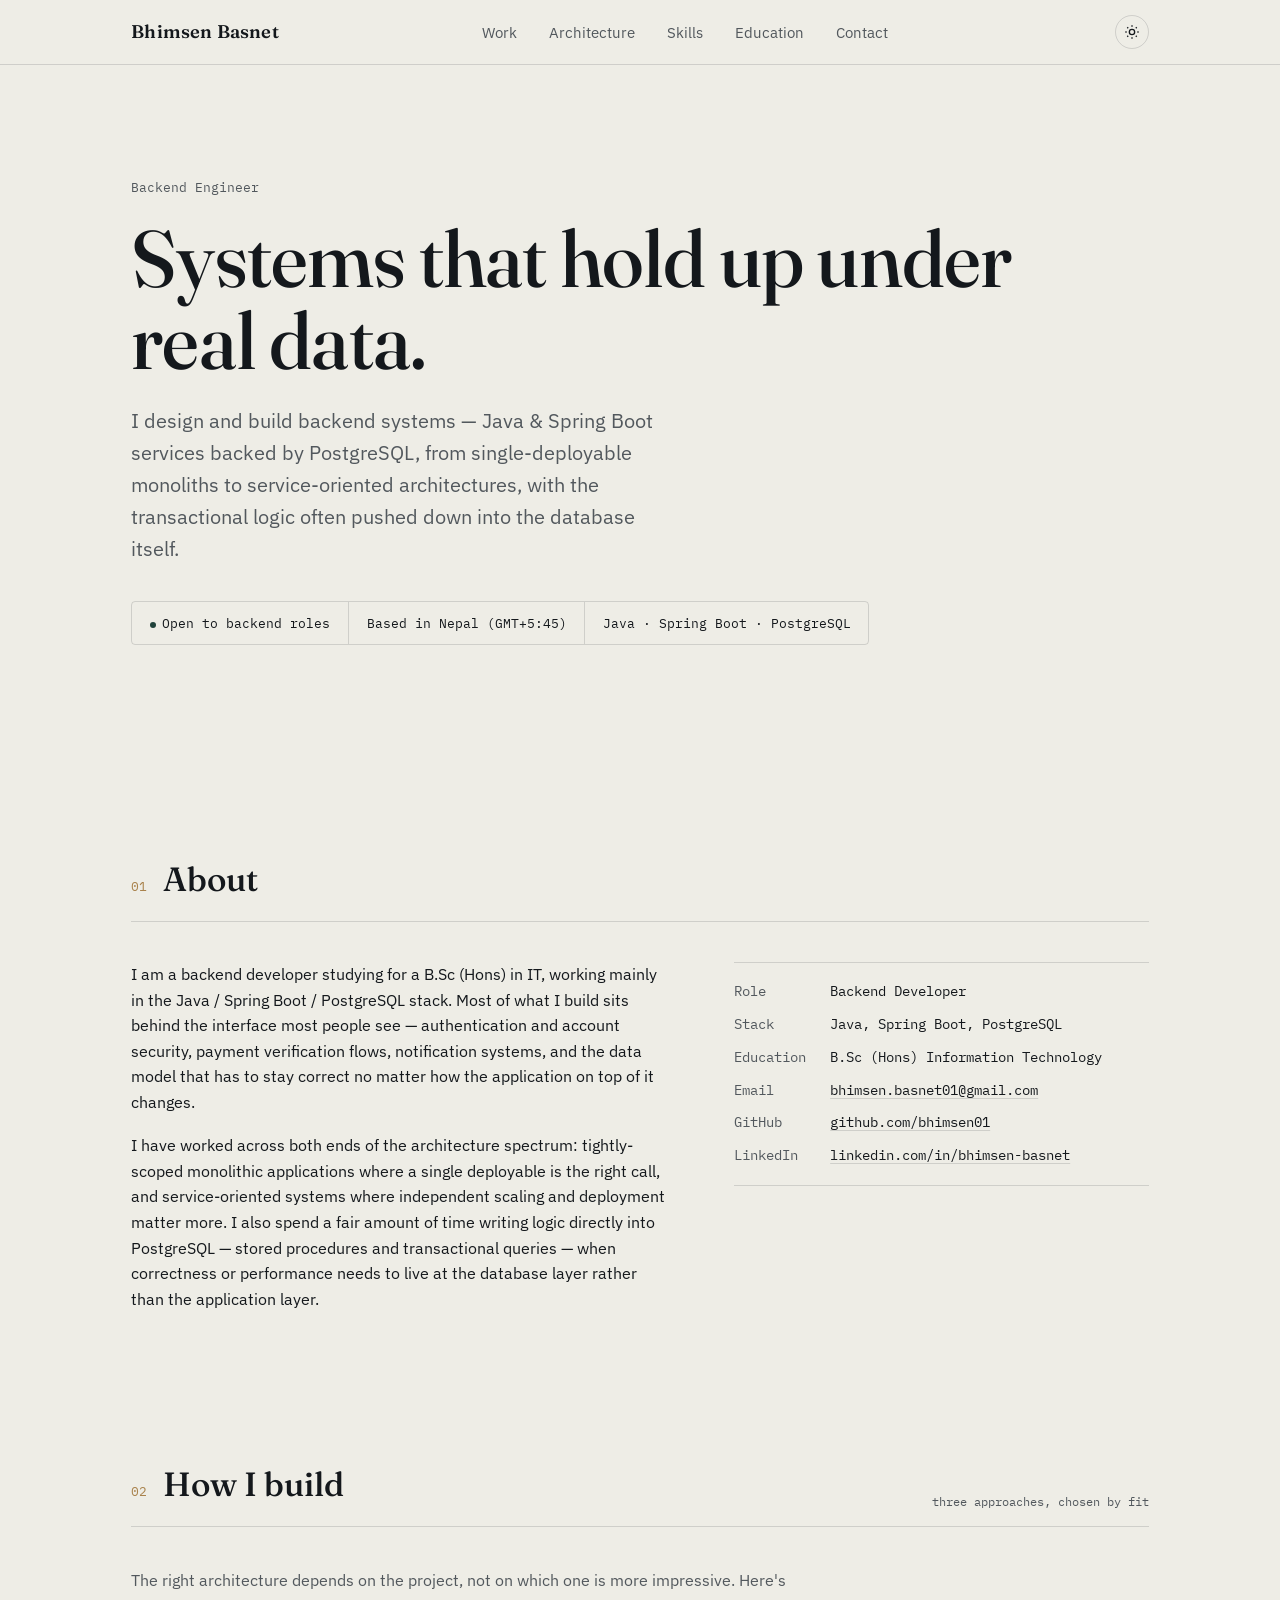
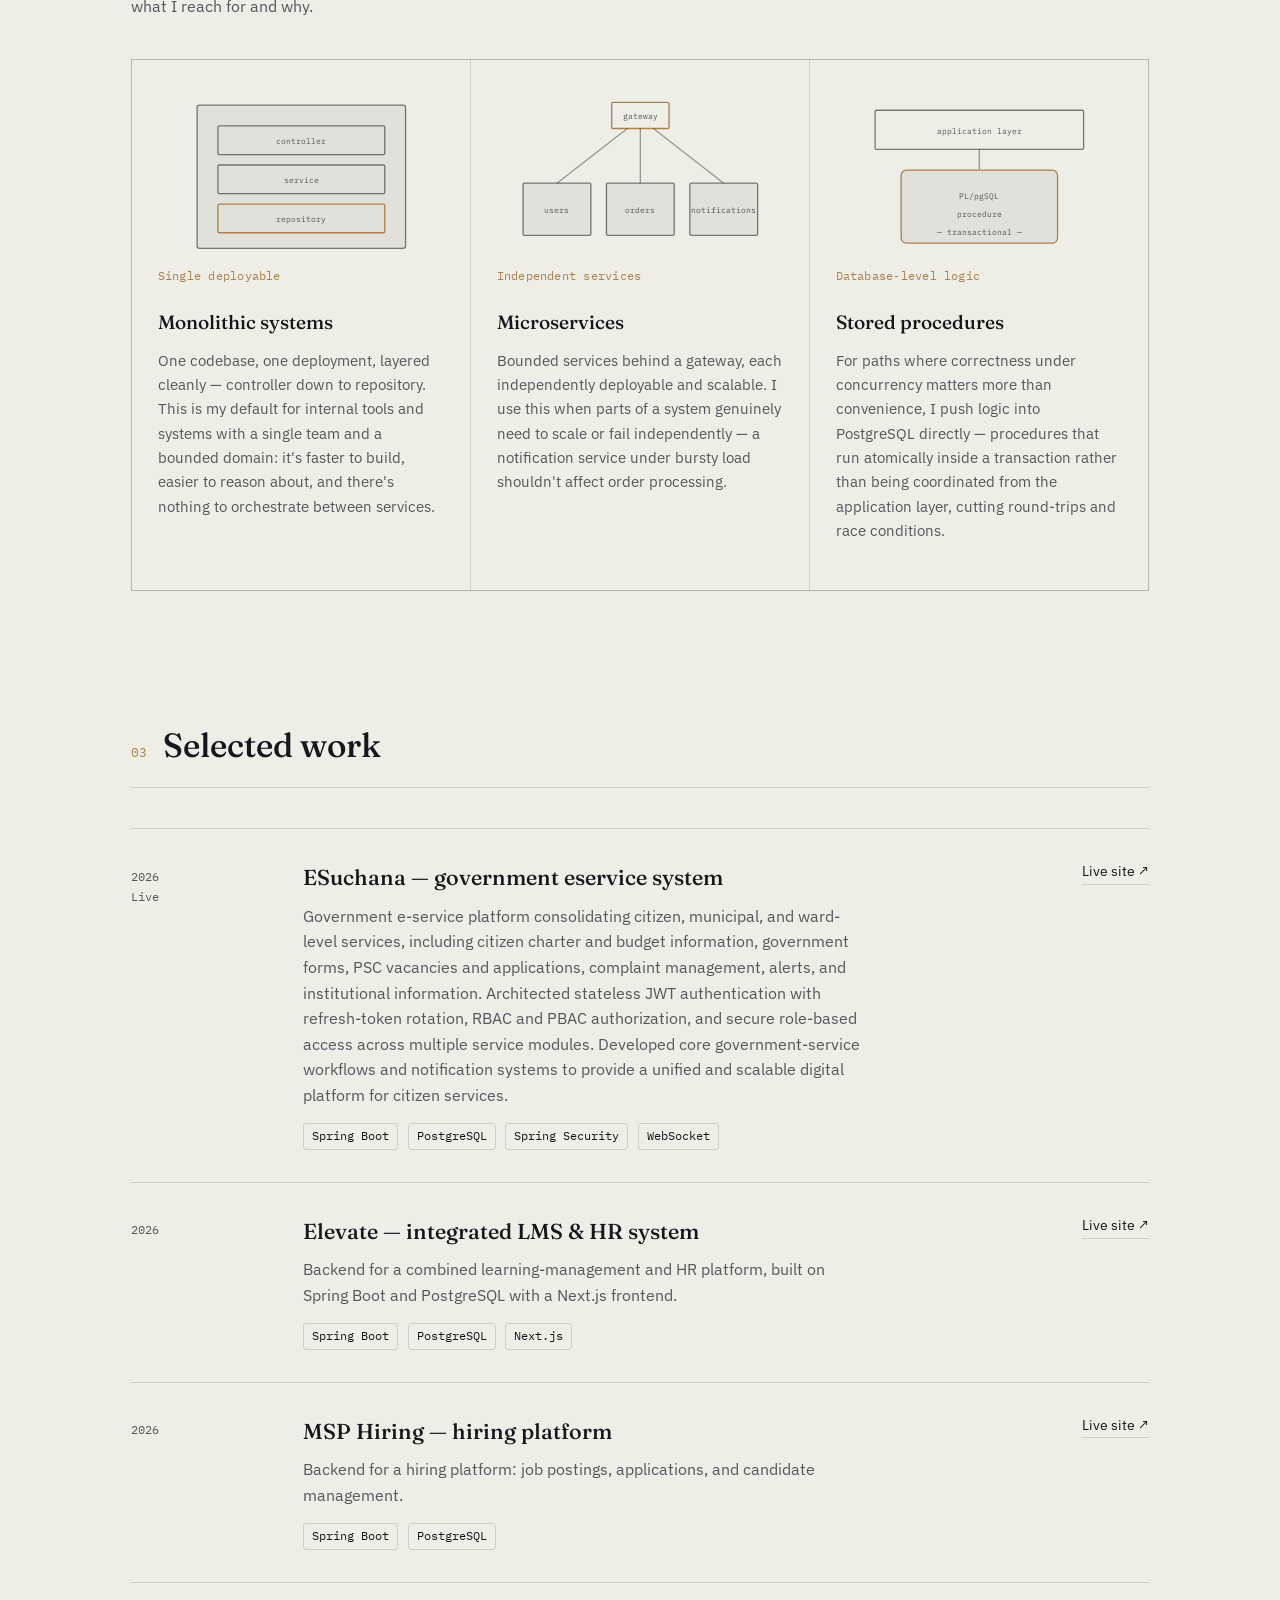
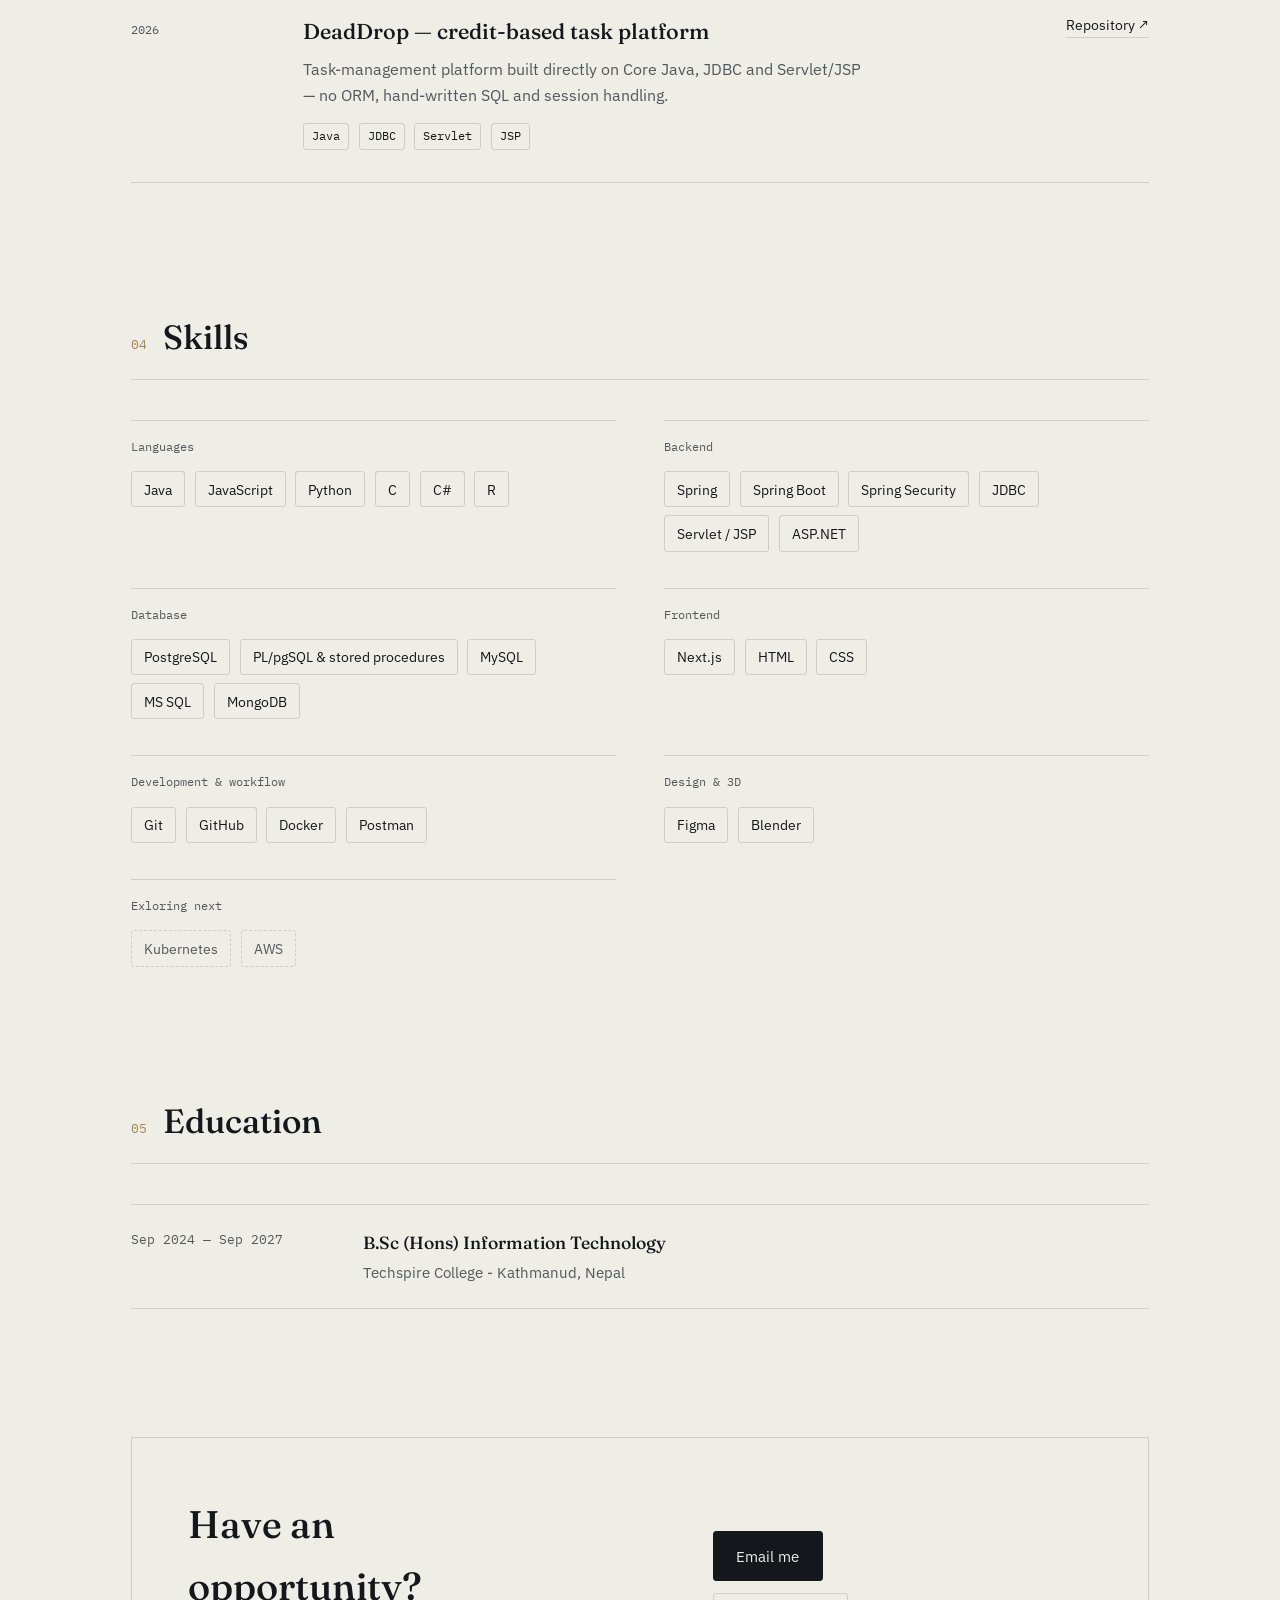
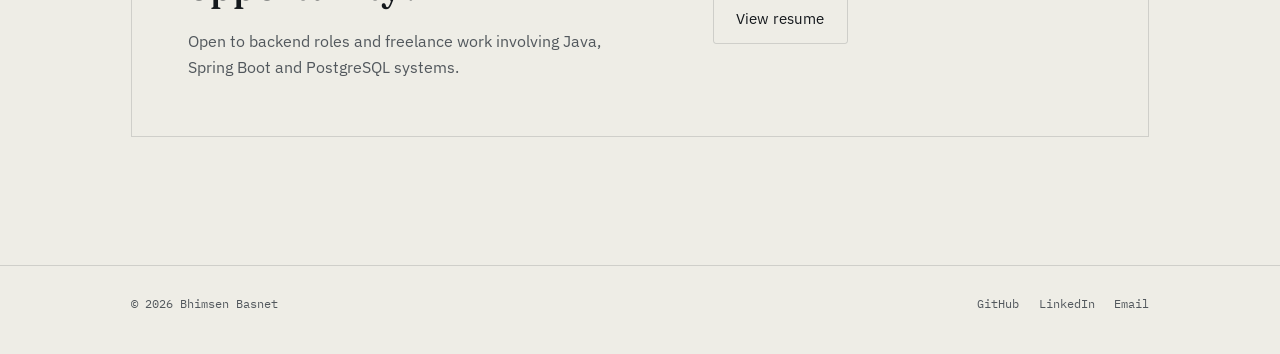
==== index.html @ 3b028bec "Removed highlight" ====
<!DOCTYPE html>
<html lang="en">
<head>
<meta charset="UTF-8">
<meta name="viewport" content="width=device-width, initial-scale=1.0">
<title>Bhimsen Basnet — Backend Engineer</title>
<meta name="description" content="Bhimsen Basnet — backend engineer working with Java, Spring Boot and PostgreSQL. Monolithic and microservice systems, stored-procedure heavy data layers.">

<script>
  (() => {
    const theme = localStorage.getItem('theme');
    if (theme === 'dark') document.documentElement.classList.add('dark');
  })();
</script>

<link rel="preconnect" href="https://fonts.googleapis.com">
<link rel="preconnect" href="https://fonts.gstatic.com" crossorigin>
<link href="https://fonts.googleapis.com/css2?family=Fraunces:opsz,wght@9..144,400;9..144,500;9..144,600&family=IBM+Plex+Sans:wght@400;500;600&family=IBM+Plex+Mono:wght@400;500&display=swap" rel="stylesheet">

<link rel="stylesheet" href="style.css">
</head>
<body>

<nav class="site-nav">
  <div class="wrap">
    <a href="#top" class="nav-mark">Bhimsen Basnet</a>
    <ul class="nav-links" id="navLinks">
      <li><a href="#work">Work</a></li>
      <li><a href="#architecture">Architecture</a></li>
      <li><a href="#skills">Skills</a></li>
      <li><a href="#education">Education</a></li>
      <li><a href="#contact">Contact</a></li>
    </ul>
    <div style="display:flex; align-items:center;">
      <button class="theme-toggle" id="themeToggle" aria-label="Toggle dark mode">
        <svg id="iconSun" viewBox="0 0 24 24" fill="none" stroke="currentColor" stroke-width="2"><circle cx="12" cy="12" r="4"/><path d="M12 2v2M12 20v2M4.9 4.9l1.4 1.4M17.7 17.7l1.4 1.4M2 12h2M20 12h2M4.9 19.1l1.4-1.4M17.7 6.3l1.4-1.4"/></svg>
        <svg id="iconMoon" viewBox="0 0 24 24" fill="none" stroke="currentColor" stroke-width="2"><path d="M21 12.8A9 9 0 1 1 11.2 3a7 7 0 0 0 9.8 9.8z"/></svg>
      </button>
      <button class="nav-toggle" id="navToggle" aria-label="Toggle menu" aria-expanded="false"><span></span></button>
    </div>
  </div>
</nav>

<main id="top">

  <!-- ============ HERO ============ -->
  <header class="hero">
    <div class="wrap">
      <p class="hero-kicker reveal d0">Backend Engineer</p>
      <h1 class="reveal d1">Systems that hold up under real data.</h1>
      <p class="hero-lede reveal d2">I design and build backend systems — Java &amp; Spring Boot services backed by PostgreSQL, from single-deployable monoliths to service-oriented architectures, with the transactional logic often pushed down into the database itself.</p>

      <div class="status-row reveal d3">
        <div><span class="status-dot"></span>Open to backend roles</div>
        <div>Based in Nepal (GMT+5:45)</div>
        <div>Java · Spring Boot · PostgreSQL</div>
      </div>
    </div>
  </header>

  <!-- ============ ABOUT ============ -->
  <section id="about">
    <div class="wrap">
      <div class="section-head reveal">
        <span class="section-index">01</span>
        <h2>About</h2>
      </div>
      <div class="about-grid">
        <div class="about-copy reveal">
          <p>I am a backend developer studying for a B.Sc (Hons) in IT, working mainly in the Java / Spring Boot / PostgreSQL stack. Most of what I build sits behind the interface most people see — authentication and account security, payment verification flows, notification systems, and the data model that has to stay correct no matter how the application on top of it changes.</p>
          <p>I have worked across both ends of the architecture spectrum: tightly-scoped monolithic applications where a single deployable is the right call, and service-oriented systems where independent scaling and deployment matter more. I also spend a fair amount of time writing logic directly into PostgreSQL — stored procedures and transactional queries — when correctness or performance needs to live at the database layer rather than the application layer.</p>
        </div>
        <div class="fact-list reveal d1">
          <dl>
            <dt>Role</dt><dd>Backend Developer</dd>
            <dt>Stack</dt><dd>Java, Spring Boot, PostgreSQL</dd>
            <dt>Education</dt><dd>B.Sc (Hons) Information Technology</dd>
            <dt>Email</dt><dd><a href="mailto:bhimsen.basnet01@gmail.com">bhimsen.basnet01@gmail.com</a></dd>
            <dt>GitHub</dt><dd><a href="https://github.com/bhimsen01" target="_blank" rel="noopener noreferrer">github.com/bhimsen01</a></dd>
            <dt>LinkedIn</dt><dd><a href="https://linkedin.com/in/bhimsen-basnet-131744364" target="_blank" rel="noopener noreferrer">linkedin.com/in/bhimsen-basnet</a></dd>
          </dl>
        </div>
      </div>
    </div>
  </section>

  <!-- ============ ARCHITECTURE ============ -->
  <section id="architecture">
    <div class="wrap">
      <div class="section-head reveal">
        <span class="section-index">02</span>
        <h2>How I build</h2>
        <span class="section-note">three approaches, chosen by fit</span>
      </div>
      <p class="lede reveal" style="margin-bottom:2.5rem;">The right architecture depends on the project, not on which one is more impressive. Here's what I reach for and why.</p>

      <div class="arch-grid">

        <!-- Monolith -->
        <div class="arch-panel reveal d0">
          <svg class="arch-diagram" viewBox="0 0 220 130" aria-hidden="true">
            <rect class="filled" x="30" y="10" width="160" height="110" rx="2"/>
            <rect x="46" y="26" width="128" height="22" rx="1"/>
            <text x="110" y="40" text-anchor="middle">controller</text>
            <rect x="46" y="56" width="128" height="22" rx="1"/>
            <text x="110" y="70" text-anchor="middle">service</text>
            <rect class="accent" x="46" y="86" width="128" height="22" rx="1"/>
            <text x="110" y="100" text-anchor="middle">repository</text>
          </svg>
          <span class="arch-tag">Single deployable</span>
          <h3>Monolithic systems</h3>
          <p>One codebase, one deployment, layered cleanly — controller down to repository. This is my default for internal tools and systems with a single team and a bounded domain: it's faster to build, easier to reason about, and there's nothing to orchestrate between services.</p>
        </div>

        <!-- Microservices -->
        <div class="arch-panel reveal d1">
          <svg class="arch-diagram" viewBox="0 0 220 130" aria-hidden="true">
            <rect class="accent" x="88" y="8" width="44" height="20" rx="1"/>
            <text x="110" y="21" text-anchor="middle">gateway</text>
            <rect class="filled" x="20" y="70" width="52" height="40" rx="1"/>
            <text x="46" y="93" text-anchor="middle">users</text>
            <rect class="filled" x="84" y="70" width="52" height="40" rx="1"/>
            <text x="110" y="93" text-anchor="middle">orders</text>
            <rect class="filled" x="148" y="70" width="52" height="40" rx="1"/>
            <text x="174" y="93" text-anchor="middle">notifications</text>
            <path class="connector" d="M100 28 L46 70"/>
            <path class="connector" d="M110 28 L110 70"/>
            <path class="connector" d="M120 28 L174 70"/>
          </svg>
          <span class="arch-tag">Independent services</span>
          <h3>Microservices</h3>
          <p>Bounded services behind a gateway, each independently deployable and scalable. I use this when parts of a system genuinely need to scale or fail independently — a notification service under bursty load shouldn't affect order processing.</p>
        </div>

        <!-- Stored procedures -->
        <div class="arch-panel reveal d2">
          <svg class="arch-diagram" viewBox="0 0 220 130" aria-hidden="true">
            <rect x="30" y="14" width="160" height="30" rx="1"/>
            <text x="110" y="32" text-anchor="middle">application layer</text>
            <path class="connector" d="M110 44 L110 60"/>
            <rect class="accent filled" x="50" y="60" width="120" height="56" rx="4"/>
            <text x="110" y="82" text-anchor="middle">PL/pgSQL</text>
            <text x="110" y="96" text-anchor="middle">procedure</text>
            <text x="110" y="110" text-anchor="middle">— transactional —</text>
          </svg>
          <span class="arch-tag">Database-level logic</span>
          <h3>Stored procedures</h3>
          <p>For paths where correctness under concurrency matters more than convenience, I push logic into PostgreSQL directly — procedures that run atomically inside a transaction rather than being coordinated from the application layer, cutting round-trips and race conditions.</p>
        </div>

      </div>
    </div>
  </section>

  <!-- ============ WORK ============ -->
  <section id="work">
    <div class="wrap">
      <div class="section-head reveal">
        <span class="section-index">03</span>
        <h2>Selected work</h2>
      </div>

      <div class="work-list">

        <div class="work-row reveal d0">
          <div class="work-meta">2026<br>Live</div>
          <div>
            <h3>ESuchana — government eservice system</h3>
            <p>Government e-service platform consolidating citizen, municipal, and ward-level services, including citizen charter and budget information, government forms, PSC vacancies and applications, complaint management, alerts, and institutional information. Architected stateless JWT authentication with refresh-token rotation, RBAC and PBAC authorization, and secure role-based access across multiple service modules. Developed core government-service workflows and notification systems to provide a unified and scalable digital platform for citizen services.</p>
            <ul class="stack-tags">
              <li>Spring Boot</li><li>PostgreSQL</li><li>Spring Security</li><li>WebSocket</li>
            </ul>
          </div>
          <div class="work-links">
            <a href="https://gulmikaligandaki.gunasho.com/" target="_blank" rel="noopener noreferrer">Live site ↗</a>
          </div>
        </div>

        <div class="work-row reveal d1">
          <div class="work-meta">2026</div>
          <div>
            <h3>Elevate — integrated LMS &amp; HR system</h3>
            <p>Backend for a combined learning-management and HR platform, built on Spring Boot and PostgreSQL with a Next.js frontend.</p>
            <ul class="stack-tags">
              <li>Spring Boot</li><li>PostgreSQL</li><li>Next.js</li>
            </ul>
          </div>
          <div class="work-links">
            <a href="#" target="_blank" rel="noopener noreferrer">Live site ↗</a>
          </div>
        </div>

        <div class="work-row reveal d2">
          <div class="work-meta">2026</div>
          <div>
            <h3>MSP Hiring — hiring platform</h3>
            <p>Backend for a hiring platform: job postings, applications, and candidate management.</p>
            <ul class="stack-tags">
              <li>Spring Boot</li><li>PostgreSQL</li>
            </ul>
          </div>
          <div class="work-links">
            <a href="#" target="_blank" rel="noopener noreferrer">Live site ↗</a>
          </div>
        </div>

        <div class="work-row reveal d4">
          <div class="work-meta">2026</div>
          <div>
            <h3>DeadDrop — credit-based task platform</h3>
            <p>Task-management platform built directly on Core Java, JDBC and Servlet/JSP — no ORM, hand-written SQL and session handling.</p>
            <ul class="stack-tags">
              <li>Java</li><li>JDBC</li><li>Servlet</li><li>JSP</li>
            </ul>
          </div>
          <div class="work-links">
            <a href="https://github.com/bhimsen01/DeadDrop" target="_blank" rel="noopener noreferrer">Repository ↗</a>
          </div>
        </div>

      </div>
    </div>
  </section>

  <!-- ============ SKILLS ============ -->
  <section id="skills">
    <div class="wrap">
      <div class="section-head reveal">
        <span class="section-index">04</span>
        <h2>Skills</h2>
      </div>

      <div class="skills-grid">
        <div class="skill-group reveal d0">
          <h4>Languages</h4>
          <ul class="tag-cloud">
            <li>Java</li><li>JavaScript</li><li>Python</li><li>C</li><li>C#</li><li>R</li>
          </ul>
        </div>
        <div class="skill-group reveal d1">
          <h4>Backend</h4>
          <ul class="tag-cloud">
            <li>Spring</li><li>Spring Boot</li><li>Spring Security</li><li>JDBC</li><li>Servlet / JSP</li><li>ASP.NET</li>
          </ul>
        </div>
        <div class="skill-group reveal d2">
          <h4>Database</h4>
          <ul class="tag-cloud">
            <li>PostgreSQL</li><li>PL/pgSQL &amp; stored procedures</li><li>MySQL</li><li>MS SQL</li><li>MongoDB</li>
          </ul>
        </div>
        <div class="skill-group reveal d3">
          <h4>Frontend</h4>
          <ul class="tag-cloud">
            <li>Next.js</li><li>HTML</li><li>CSS</li>
          </ul>
        </div>
        <div class="skill-group reveal d4">
          <h4>Development &amp; workflow</h4>
          <ul class="tag-cloud">
            <li>Git</li><li>GitHub</li><li>Docker</li><li>Postman</li>
          </ul>
        </div>
        <div class="skill-group reveal d5">
          <h4>Design &amp; 3D</h4>
          <ul class="tag-cloud">
            <li>Figma</li><li>Blender</li>
          </ul>
        </div>
        <div class="skill-group reveal d6">
          <h4>Exloring next</h4>
          <ul class="tag-cloud">
            <li data-level="learning">Kubernetes</li><li data-level="learning">AWS</li>
          </ul>
        </div>
      </div>
    </div>
  </section>

  <!-- ============ EDUCATION ============ -->
  <section id="education">
    <div class="wrap">
      <div class="section-head reveal">
        <span class="section-index">05</span>
        <h2>Education</h2>
      </div>
      <div class="timeline">
        <div class="timeline-row reveal d0">
          <div class="t-date">Sep 2024 — Sep 2027</div>
          <div>
            <h3>B.Sc (Hons) Information Technology</h3>
            <p>Techspire College - Kathmanud, Nepal</p>
          </div>
        </div>
      </div>
    </div>
  </section>

  <!-- ============ CONTACT ============ -->
  <section id="contact" class="contact">
    <div class="wrap">
      <div class="contact-inner reveal">
        <div>
          <h2>Have an opportunity?</h2>
          <p>Open to backend roles and freelance work involving Java, Spring Boot and PostgreSQL systems.</p>
        </div>
        <div class="contact-actions">
          <a class="btn btn-primary" href="mailto:bhimsen.basnet01@gmail.com">Email me</a>
          <a class="btn btn-ghost" href="assets/Resume_BhimsenBasnet_Updated.pdf" target="_blank" rel="noopener noreferrer">View resume</a>
        </div>
      </div>
    </div>
  </section>

</main>

<footer>
  <div class="wrap footer-row">
    <span>© 2026 Bhimsen Basnet</span>
    <div class="footer-socials">
      <a href="https://github.com/bhimsen01" target="_blank" rel="noopener noreferrer">GitHub</a>
      <a href="https://linkedin.com/in/bhimsen-basnet-131744364" target="_blank" rel="noopener noreferrer">LinkedIn</a>
      <a href="mailto:bhimsen.basnet01@gmail.com">Email</a>
    </div>
  </div>
</footer>

<script src="script.js"></script>
</body>
</html>
---- style.css ----
/* ============================================================
   Bhimsen Basnet — Portfolio v2
   Design tokens: see PLAN.md
   ============================================================ */

@font-face {
  font-family: 'Fraunces';
  src: local('Fraunces');
}

:root {
  /* color */
  --ink: #14181C;
  --ink-soft: #2A3138;
  --stone: #EEEDE6;
  --stone-dim: #E3E1D6;
  --stone-line: rgba(20, 24, 28, 0.14);
  --brass: #A9824C;
  --brass-soft: #C9A876;
  --pine: #21433B;
  --pine-soft: #3C6459;

  --bg: var(--stone);
  --bg-panel: var(--stone-dim);
  --fg: var(--ink);
  --fg-muted: #52585D;
  --line: var(--stone-line);
  --accent: var(--brass);
  --accent-contrast: #FBFAF6;

  /* type */
  --font-display: 'Fraunces', 'Iowan Old Style', 'Palatino Linotype', Georgia, serif;
  --font-body: 'IBM Plex Sans', 'Segoe UI', system-ui, sans-serif;
  --font-mono: 'IBM Plex Mono', 'SFMono-Regular', Consolas, monospace;

  --measure: 66ch;
  --gutter: clamp(1.5rem, 4vw, 4rem);
  --section-gap: clamp(4rem, 10vw, 8rem);

  color-scheme: light;
}

html.dark {
  --bg: var(--ink);
  --bg-panel: #1B2126;
  --fg: var(--stone);
  --fg-muted: #9BA3A9;
  --line: rgba(238, 237, 230, 0.14);
  --accent: var(--brass-soft);
  --accent-contrast: #14181C;
  color-scheme: dark;
}

* { box-sizing: border-box; }

html {
  scroll-behavior: smooth;
}

@media (prefers-reduced-motion: reduce) {
  html { scroll-behavior: auto; }
  *, *::before, *::after {
    animation-duration: 0.01ms !important;
    animation-iteration-count: 1 !important;
    transition-duration: 0.01ms !important;
    transition-delay: 0s !important;
    scroll-behavior: auto !important;
  }
  body.js-anim .reveal {
    opacity: 1 !important;
    transform: none !important;
  }
}

body {
  margin: 0;
  background: var(--bg);
  color: var(--fg);
  font-family: var(--font-body);
  font-size: 16px;
  line-height: 1.6;
  transition: background 0.3s ease, color 0.3s ease;
  -webkit-font-smoothing: antialiased;
}

a {
  color: inherit;
}

button,
a {
  -webkit-tap-highlight-color: transparent;
}

img { max-width: 100%; display: block; }

:focus-visible {
  outline: 2px solid var(--accent);
  outline-offset: 3px;
}

.wrap {
  max-width: 1120px;
  margin: 0 auto;
  padding-left: var(--gutter);
  padding-right: var(--gutter);
}

/* ---------- Nav ---------- */

.site-nav {
  position: sticky;
  top: 0;
  z-index: 50;
  background: color-mix(in srgb, var(--bg) 88%, transparent);
  backdrop-filter: blur(10px);
  border-bottom: 1px solid var(--line);
}

.site-nav .wrap {
  display: flex;
  align-items: center;
  justify-content: space-between;
  height: 64px;
}

.nav-mark {
  font-family: var(--font-display);
  font-size: 1.15rem;
  font-weight: 600;
  text-decoration: none;
  letter-spacing: 0.01em;
}

.nav-links {
  display: flex;
  align-items: center;
  gap: clamp(1rem, 2.5vw, 2rem);
  list-style: none;
  margin: 0;
  padding: 0;
}

.nav-links a {
  text-decoration: none;
  font-size: 0.92rem;
  color: var(--fg-muted);
  padding: 0.35rem 0;
  border-bottom: 1px solid transparent;
  transition: color 0.2s ease, border-color 0.2s ease;
}

.nav-links a:hover,
.nav-links a:focus-visible {
  color: var(--fg);
  border-color: var(--accent);
}

.theme-toggle {
  position: relative;
  background: none;
  border: 1px solid var(--line);
  border-radius: 999px;
  width: 34px;
  height: 34px;
  display: grid;
  place-items: center;
  cursor: pointer;
  color: var(--fg);
  margin-left: clamp(0.75rem, 2vw, 1.5rem);
  transition: border-color 0.2s ease, transform 0.2s ease;
}

.theme-toggle:hover { border-color: var(--accent); }

.theme-toggle svg { width: 16px; height: 16px; }

.nav-toggle {
  display: none;
  background: none;
  border: none;
  cursor: pointer;
  padding: 0.4rem;
}
.nav-toggle span,
.nav-toggle span::before,
.nav-toggle span::after {
  display: block;
  width: 20px;
  height: 1.5px;
  background: var(--fg);
  position: relative;
  transition: transform 0.2s ease;
}
.nav-toggle span::before,
.nav-toggle span::after {
  content: '';
  position: absolute;
  left: 0;
}
.nav-toggle span::before { top: -6px; }
.nav-toggle span::after { top: 6px; }

/* ---------- Hero ---------- */

.hero {
  padding-top: clamp(3.5rem, 10vw, 7rem);
  padding-bottom: clamp(3rem, 8vw, 5rem);
}

.hero-kicker {
  font-family: var(--font-mono);
  font-size: 0.82rem;
  color: var(--fg-muted);
  margin: 0 0 1.25rem;
}

.hero h1 {
  font-family: var(--font-display);
  font-weight: 500;
  font-size: clamp(2.6rem, 6.5vw, 5rem);
  line-height: 1.02;
  letter-spacing: -0.01em;
  margin: 0 0 1.5rem;
  max-width: 21ch;
}

.hero-lede {
  font-size: clamp(1.05rem, 1.6vw, 1.25rem);
  color: var(--fg-muted);
  max-width: 44ch;
  margin: 0 0 2.25rem;
}

.status-row {
  display: flex;
  flex-wrap: wrap;
  gap: 0;
  border: 1px solid var(--line);
  border-radius: 4px;
  overflow: hidden;
  width: fit-content;
  font-family: var(--font-mono);
  font-size: 0.82rem;
}

.status-row div {
  padding: 0.65rem 1.1rem;
  border-right: 1px solid var(--line);
  white-space: nowrap;
}
.status-row div:last-child { border-right: none; }

.status-dot {
  display: inline-block;
  width: 6px;
  height: 6px;
  border-radius: 50%;
  background: var(--pine);
  margin-right: 0.5em;
}
html.dark .status-dot { background: #5FAF97; }

/* ---------- Section scaffolding (entity-block style) ---------- */

section {
  padding-top: var(--section-gap);
}

.section-head {
  display: flex;
  align-items: baseline;
  gap: 1rem;
  border-bottom: 1px solid var(--line);
  padding-bottom: 0.9rem;
  margin-bottom: 2.5rem;
}

.section-index {
  font-family: var(--font-mono);
  font-size: 0.82rem;
  color: var(--accent);
}

.section-head h2 {
  font-family: var(--font-display);
  font-weight: 500;
  font-size: clamp(1.5rem, 3vw, 2.1rem);
  margin: 0;
}

.section-note {
  margin-left: auto;
  font-family: var(--font-mono);
  font-size: 0.78rem;
  color: var(--fg-muted);
  align-self: flex-end;
}

.lede {
  max-width: var(--measure);
  color: var(--fg-muted);
  font-size: 1.02rem;
}

/* ---------- About ---------- */

.about-grid {
  display: grid;
  grid-template-columns: 1.3fr 1fr;
  gap: clamp(2rem, 5vw, 4rem);
  align-items: start;
}

.about-copy p {
  max-width: var(--measure);
  margin: 0 0 1.1rem;
}

.fact-list {
  border-top: 1px solid var(--line);
  font-family: var(--font-mono);
  font-size: 0.85rem;
}

.fact-list dl {
  display: grid;
  grid-template-columns: auto 1fr;
  gap: 0.7rem 1.5rem;
  margin: 0;
  padding: 1.1rem 0;
  border-bottom: 1px solid var(--line);
}

.fact-list dt { color: var(--fg-muted); }
.fact-list dd { margin: 0; }
.fact-list a { text-decoration: underline; text-underline-offset: 3px; text-decoration-color: var(--line); }
.fact-list a:hover { text-decoration-color: var(--accent); }

/* ---------- Architecture panels ---------- */

.arch-grid {
  display: grid;
  grid-template-columns: repeat(3, 1fr);
  gap: 1px;
  background: var(--line);
  border: 1px solid var(--line);
}

.arch-panel {
  background: var(--bg);
  padding: 2rem clamp(1.25rem, 2vw, 1.75rem);
}

.arch-panel h3 {
  font-family: var(--font-display);
  font-weight: 500;
  font-size: 1.2rem;
  margin: 1.25rem 0 0.6rem;
}

.arch-panel p {
  color: var(--fg-muted);
  font-size: 0.95rem;
  margin: 0 0 1rem;
}

.arch-tag {
  font-family: var(--font-mono);
  font-size: 0.72rem;
  color: var(--accent);
  letter-spacing: 0.02em;
}

.arch-diagram {
  width: 100%;
  height: auto;
  display: block;
}

.arch-diagram rect {
  fill: none;
  stroke: var(--fg);
  stroke-opacity: 0.55;
}

.arch-diagram .filled {
  fill: var(--fg);
  fill-opacity: 0.06;
  stroke-opacity: 0.55;
}

.arch-diagram .accent {
  stroke: var(--accent);
  stroke-opacity: 1;
}

.arch-diagram line, .arch-diagram path.connector {
  stroke: var(--fg);
  stroke-opacity: 0.4;
  fill: none;
}

.arch-diagram text {
  font-family: var(--font-mono);
  fill: var(--fg-muted);
  font-size: 6px;
}

/* ---------- Work / projects ---------- */

.work-list {
  border-top: 1px solid var(--line);
}

.work-row {
  display: grid;
  grid-template-columns: 9rem 1fr auto;
  gap: 1.75rem;
  padding: 2rem 0;
  border-bottom: 1px solid var(--line);
  align-items: start;
}

.work-row .work-meta {
  font-family: var(--font-mono);
  font-size: 0.78rem;
  color: var(--fg-muted);
  padding-top: 0.35rem;
}

.work-row h3 {
  font-family: var(--font-display);
  font-weight: 500;
  font-size: 1.35rem;
  margin: 0 0 0.5rem;
}

.work-row p {
  margin: 0 0 0.9rem;
  color: var(--fg-muted);
  max-width: 56ch;
}

.stack-tags {
  display: flex;
  flex-wrap: wrap;
  gap: 0.4rem 0.6rem;
  list-style: none;
  margin: 0;
  padding: 0;
}

.stack-tags li {
  font-family: var(--font-mono);
  font-size: 0.72rem;
  color: var(--fg);
  border: 1px solid var(--line);
  border-radius: 3px;
  padding: 0.2rem 0.5rem;
}

.work-links {
  display: flex;
  flex-direction: column;
  gap: 0.5rem;
  align-items: flex-end;
  text-align: right;
}

.work-links a {
  font-size: 0.85rem;
  text-decoration: none;
  border-bottom: 1px solid var(--line);
  padding-bottom: 1px;
  white-space: nowrap;
}
.work-links a:hover { border-color: var(--accent); }

.work-row.is-muted h3 { font-size: 1.1rem; }
.work-row.is-muted p { font-size: 0.92rem; }

.earlier-work {
  border-top: 1px solid var(--line);
  padding: 1.75rem 0 0.5rem;
  margin-top: 0.5rem;
}

.earlier-work h4 {
  font-family: var(--font-mono);
  font-size: 0.8rem;
  color: var(--fg-muted);
  font-weight: 400;
  margin: 0 0 1rem;
}

.earlier-list {
  display: grid;
  gap: 0.6rem;
  list-style: none;
  margin: 0;
  padding: 0;
}

.earlier-list li {
  display: flex;
  justify-content: space-between;
  gap: 1rem;
  padding-bottom: 0.6rem;
  border-bottom: 1px dashed var(--line);
  font-size: 0.92rem;
}

.earlier-list a { text-decoration: none; }
.earlier-list a:hover { color: var(--accent); }

.earlier-list .meta {
  font-family: var(--font-mono);
  font-size: 0.75rem;
  color: var(--fg-muted);
  white-space: nowrap;
}

/* ---------- Skills ---------- */

.skills-grid {
  display: grid;
  grid-template-columns: repeat(2, 1fr);
  gap: 2.25rem 3rem;
}

.skill-group {
  border-top: 1px solid var(--line);
  padding-top: 1rem;
}

.skill-group h4 {
  font-family: var(--font-mono);
  font-size: 0.78rem;
  color: var(--fg-muted);
  font-weight: 400;
  margin: 0 0 0.9rem;
}

.tag-cloud {
  display: flex;
  flex-wrap: wrap;
  gap: 0.5rem 0.6rem;
  list-style: none;
  margin: 0;
  padding: 0;
}

.tag-cloud li {
  font-size: 0.9rem;
  padding: 0.35rem 0.75rem;
  border: 1px solid var(--line);
  border-radius: 3px;
}

.tag-cloud li[data-level="learning"] {
  color: var(--fg-muted);
  border-style: dashed;
}

/* ---------- Education ---------- */

.timeline {
  border-top: 1px solid var(--line);
}

.timeline-row {
  display: grid;
  grid-template-columns: 13rem 1fr;
  gap: 1.5rem;
  padding: 1.5rem 0;
  border-bottom: 1px solid var(--line);
}

.timeline-row .t-date {
  font-family: var(--font-mono);
  font-size: 0.82rem;
  color: var(--fg-muted);
}

.timeline-row h3 {
  font-family: var(--font-display);
  font-weight: 500;
  font-size: 1.1rem;
  margin: 0 0 0.25rem;
}

.timeline-row p {
  margin: 0;
  color: var(--fg-muted);
  font-size: 0.92rem;
}

/* ---------- Contact / footer ---------- */

.contact {
  padding-bottom: var(--section-gap);
}

.contact-inner {
  border: 1px solid var(--line);
  padding: clamp(2rem, 5vw, 3.5rem);
  display: grid;
  grid-template-columns: 1.3fr 1fr;
  gap: 2rem;
  align-items: center;
}

.contact h2 {
  font-family: var(--font-display);
  font-weight: 500;
  font-size: clamp(1.7rem, 3.5vw, 2.4rem);
  margin: 0 0 0.75rem;
  max-width: 14ch;
}

.contact p {
  color: var(--fg-muted);
  max-width: 42ch;
  margin: 0;
}

.contact-actions {
  display: flex;
  flex-direction: column;
  gap: 0.75rem;
  align-items: flex-start;
}

.btn {
  display: inline-flex;
  align-items: center;
  gap: 0.5rem;
  font-family: var(--font-body);
  font-size: 0.95rem;
  text-decoration: none;
  padding: 0.75rem 1.4rem;
  border: 1px solid var(--fg);
  border-radius: 3px;
  transition: background 0.2s ease, color 0.2s ease, border-color 0.2s ease;
}

.btn-primary {
  background: var(--fg);
  color: var(--bg);
}
.btn-primary:hover {
  background: var(--accent);
  border-color: var(--accent);
  color: var(--accent-contrast);
}

.btn-ghost {
  border-color: var(--line);
  color: var(--fg);
}
.btn-ghost:hover { border-color: var(--accent); color: var(--accent); }

footer {
  border-top: 1px solid var(--line);
  padding: 1.75rem 0 2.5rem;
}

.footer-row {
  display: flex;
  justify-content: space-between;
  align-items: center;
  flex-wrap: wrap;
  gap: 1rem;
  font-family: var(--font-mono);
  font-size: 0.78rem;
  color: var(--fg-muted);
}

.footer-row a { text-decoration: none; }
.footer-row a:hover { color: var(--accent); }

.footer-socials {
  display: flex;
  gap: 1.2rem;
}

/* ---------- Motion: scroll reveals ---------- */
/* No-JS / no-motion fallback: everything is simply visible. */
.reveal { opacity: 1; transform: none; }

body.js-anim .reveal {
  opacity: 0;
  transform: translateY(20px);
  transition: opacity 0.8s cubic-bezier(0.16, 1, 0.3, 1),
              transform 0.8s cubic-bezier(0.16, 1, 0.3, 1);
  transition-delay: var(--reveal-delay, 0s);
  will-change: opacity, transform;
}

body.js-anim .reveal.is-visible {
  opacity: 1;
  transform: translateY(0);
}

.d0 { --reveal-delay: 0s; }
.d1 { --reveal-delay: 0.09s; }
.d2 { --reveal-delay: 0.18s; }
.d3 { --reveal-delay: 0.27s; }
.d4 { --reveal-delay: 0.36s; }
.d5 { --reveal-delay: 0.45s; }

/* ---------- Motion: nav on scroll ---------- */

.site-nav {
  transition: background-color 0.4s ease, border-color 0.4s ease, box-shadow 0.4s ease;
}

.site-nav.is-scrolled {
  background: color-mix(in srgb, var(--bg) 94%, transparent);
  box-shadow: 0 1px 0 var(--line);
}

/* ---------- Motion: theme toggle crossfade ---------- */

.theme-toggle svg {
  position: absolute;
  top: 50%;
  left: 50%;
  transform: translate(-50%, -50%) rotate(0deg);
  transition: opacity 0.45s ease, transform 0.45s ease;
  opacity: 1;
}

.theme-toggle #iconMoon {
  opacity: 0;
  transform: translate(-50%, -50%) rotate(-70deg);
}

.theme-toggle.is-dark #iconSun {
  opacity: 0;
  transform: translate(-50%, -50%) rotate(70deg);
}

.theme-toggle.is-dark #iconMoon {
  opacity: 1;
  transform: translate(-50%, -50%) rotate(0deg);
}

/* ---------- Motion: hero parallax ---------- */

body.js-anim .hero .wrap {
  will-change: transform, opacity;
}

/* ---------- Motion: status dot breathing ---------- */

.status-dot {
  animation: dot-breathe 2.8s ease-in-out infinite;
}

@keyframes dot-breathe {
  0%, 100% { opacity: 1; transform: scale(1); }
  50% { opacity: 0.45; transform: scale(0.85); }
}

/* ---------- Motion: architecture diagram line-draw ---------- */

.arch-diagram path.connector {
  transition: stroke-dashoffset 1s cubic-bezier(0.16, 1, 0.3, 1);
}

/* ---------- Motion: tactile hover / press ---------- */

.btn {
  transition: background 0.2s ease, color 0.2s ease, border-color 0.2s ease, transform 0.15s ease;
}
.btn:active { transform: scale(0.96); }

.tag-cloud li,
.stack-tags li {
  transition: transform 0.2s ease, border-color 0.2s ease, color 0.2s ease;
}
.tag-cloud li:hover,
.stack-tags li:hover {
  transform: translateY(-2px);
  border-color: var(--accent);
}

.work-row h3 {
  transition: color 0.2s ease;
}

.nav-mark { transition: opacity 0.2s ease; }
.nav-mark:hover { opacity: 0.7; }

/* ---------- Responsive ---------- */

@media (max-width: 860px) {
  .about-grid { grid-template-columns: 1fr; }
  .arch-grid { grid-template-columns: 1fr; }
  .skills-grid { grid-template-columns: 1fr; }
  .work-row { grid-template-columns: 1fr; }
  .work-row .work-meta { padding-top: 0; }
  .work-links { flex-direction: row; align-items: center; }
  .timeline-row { grid-template-columns: 1fr; gap: 0.35rem; }
  .contact-inner { grid-template-columns: 1fr; text-align: left; }
  .contact-actions { align-items: flex-start; }
}

@media (max-width: 700px) {
  .nav-links { display: none; }
  .nav-toggle { display: block; }
  .nav-links.is-open {
    display: flex;
    flex-direction: column;
    align-items: flex-start;
    position: absolute;
    top: 64px;
    left: 0;
    right: 0;
    background: var(--bg);
    border-bottom: 1px solid var(--line);
    padding: 1rem var(--gutter) 1.5rem;
    gap: 1rem;
  }
}
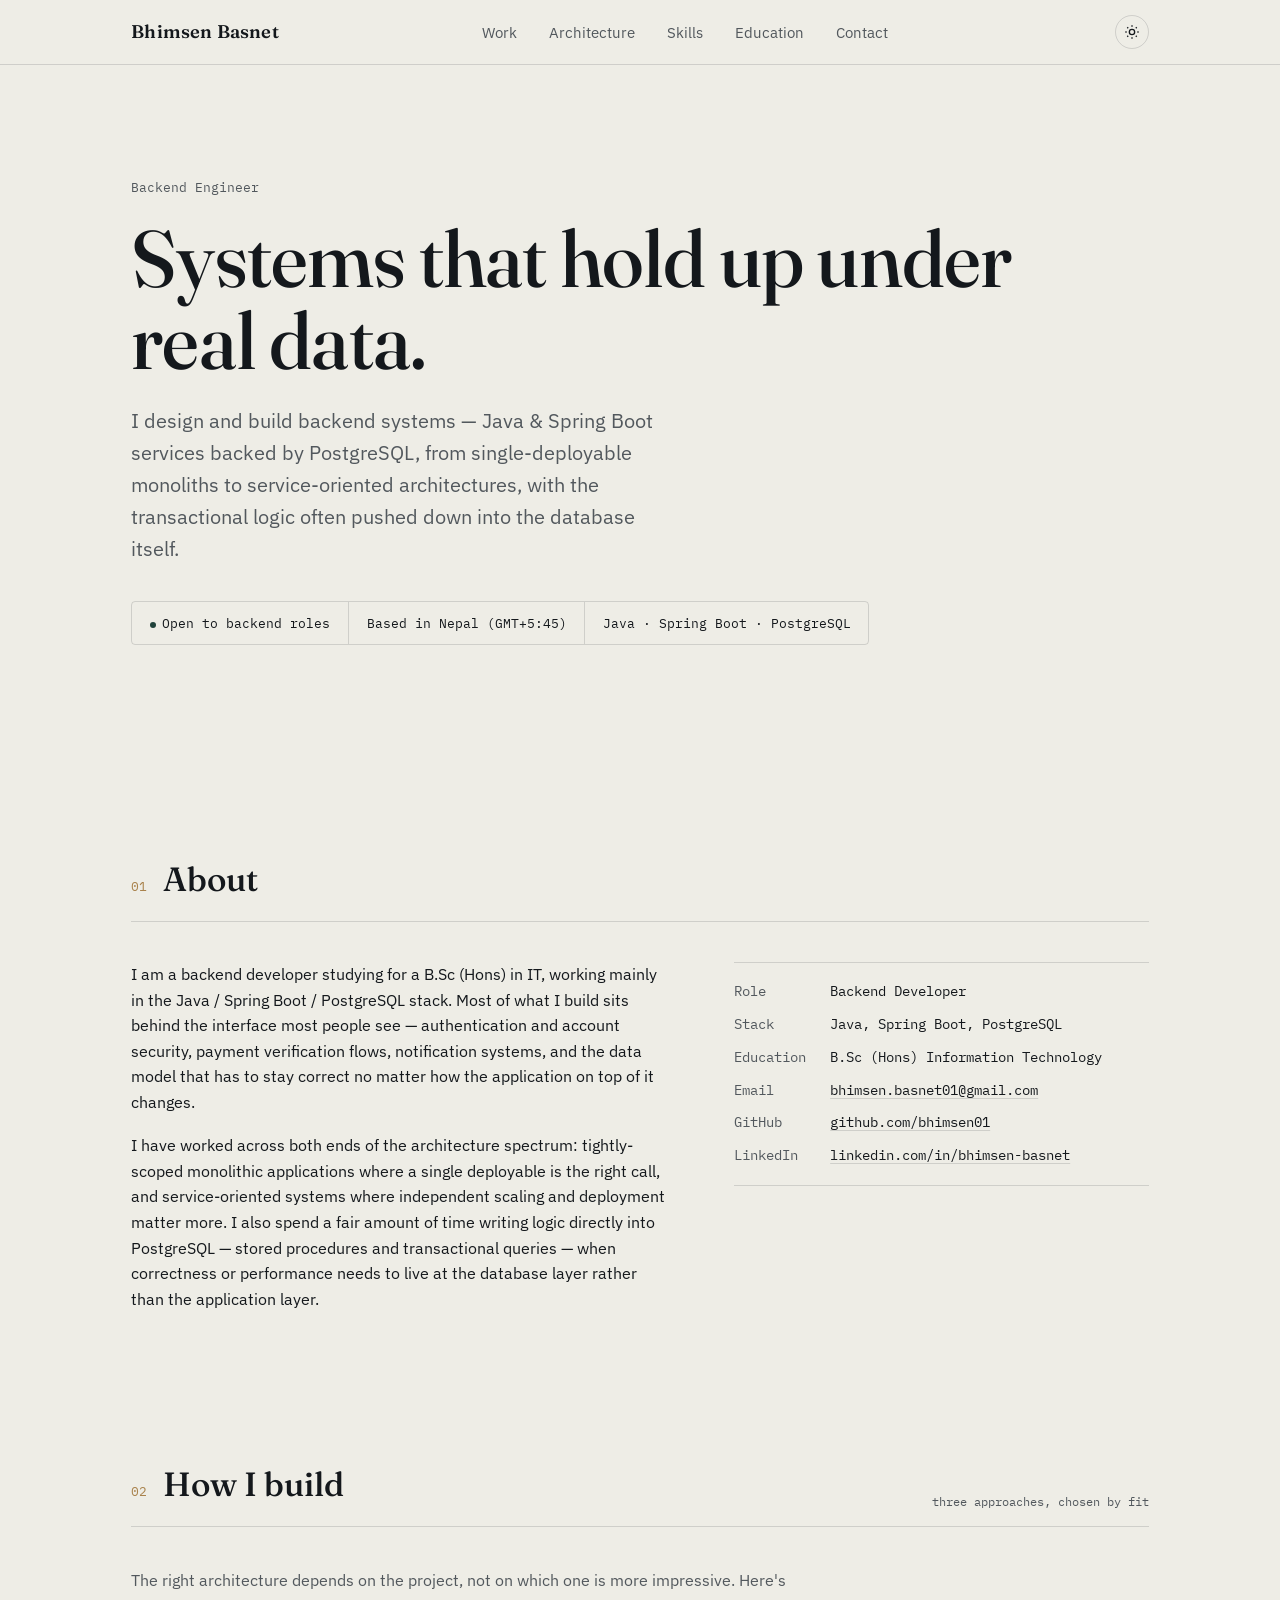
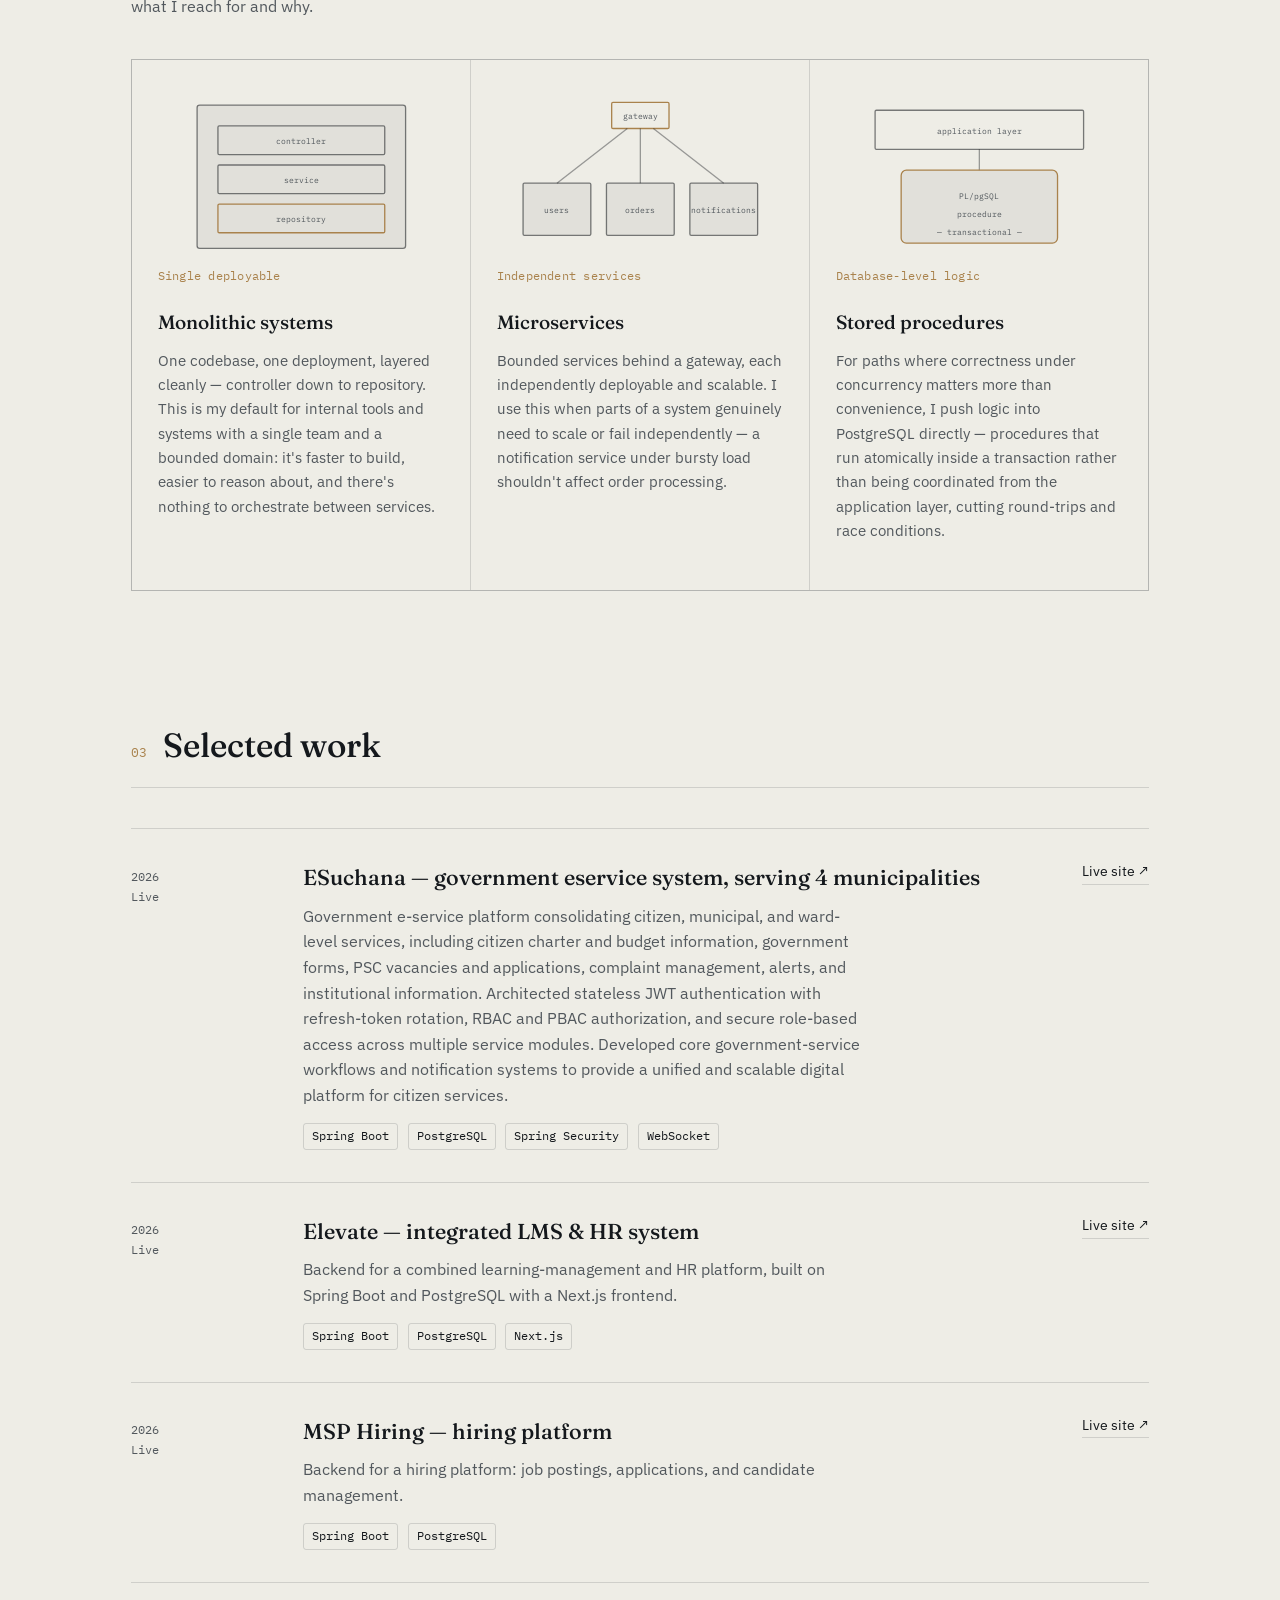
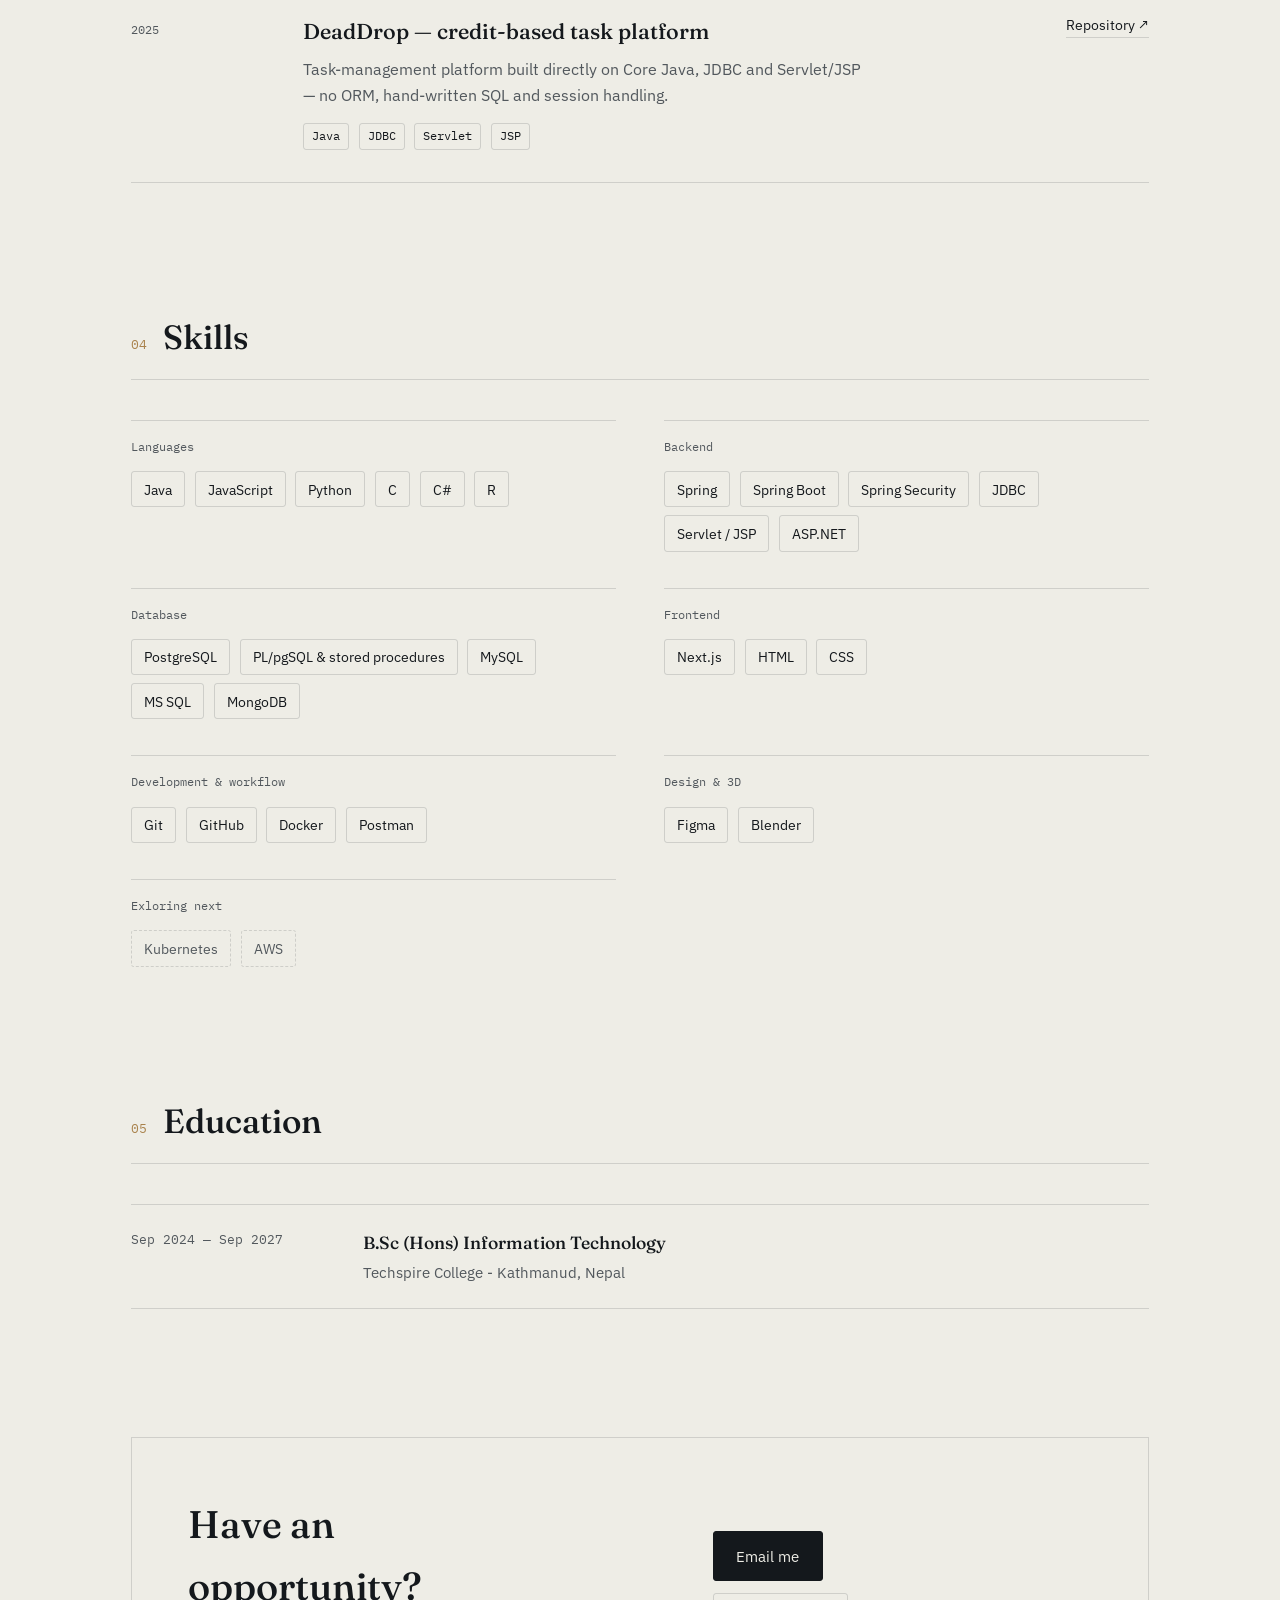
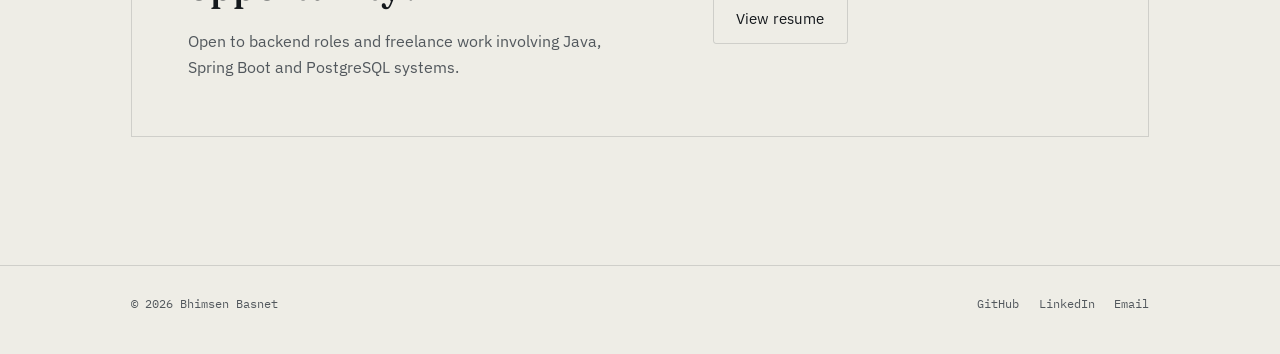
==== commit d258e67c: "Added links" ====
--- a/index.html
+++ b/index.html
@@ -165,19 +165,19 @@
         <div class="work-row reveal d0">
           <div class="work-meta">2026<br>Live</div>
           <div>
-            <h3>ESuchana — government eservice system</h3>
+            <h3>ESuchana — government eservice system, serving 4 municipalities</h3>
             <p>Government e-service platform consolidating citizen, municipal, and ward-level services, including citizen charter and budget information, government forms, PSC vacancies and applications, complaint management, alerts, and institutional information. Architected stateless JWT authentication with refresh-token rotation, RBAC and PBAC authorization, and secure role-based access across multiple service modules. Developed core government-service workflows and notification systems to provide a unified and scalable digital platform for citizen services.</p>
             <ul class="stack-tags">
               <li>Spring Boot</li><li>PostgreSQL</li><li>Spring Security</li><li>WebSocket</li>
             </ul>
           </div>
           <div class="work-links">
-            <a href="https://gulmikaligandaki.gunasho.com/" target="_blank" rel="noopener noreferrer">Live site ↗</a>
+            <a href="https://eservice.butwalmun.gov.np/" target="_blank" rel="noopener noreferrer">Live site ↗</a>
           </div>
         </div>
 
         <div class="work-row reveal d1">
-          <div class="work-meta">2026</div>
+          <div class="work-meta">2026<br>Live</div>
           <div>
             <h3>Elevate — integrated LMS &amp; HR system</h3>
             <p>Backend for a combined learning-management and HR platform, built on Spring Boot and PostgreSQL with a Next.js frontend.</p>
@@ -191,7 +191,7 @@
         </div>
 
         <div class="work-row reveal d2">
-          <div class="work-meta">2026</div>
+          <div class="work-meta">2026<br>Live</div>
           <div>
             <h3>MSP Hiring — hiring platform</h3>
             <p>Backend for a hiring platform: job postings, applications, and candidate management.</p>
@@ -200,12 +200,12 @@
             </ul>
           </div>
           <div class="work-links">
-            <a href="#" target="_blank" rel="noopener noreferrer">Live site ↗</a>
+            <a href="https://msp-hiring.mspsolution.com.np/" target="_blank" rel="noopener noreferrer">Live site ↗</a>
           </div>
         </div>
 
         <div class="work-row reveal d4">
-          <div class="work-meta">2026</div>
+          <div class="work-meta">2025</div>
           <div>
             <h3>DeadDrop — credit-based task platform</h3>
             <p>Task-management platform built directly on Core Java, JDBC and Servlet/JSP — no ORM, hand-written SQL and session handling.</p>
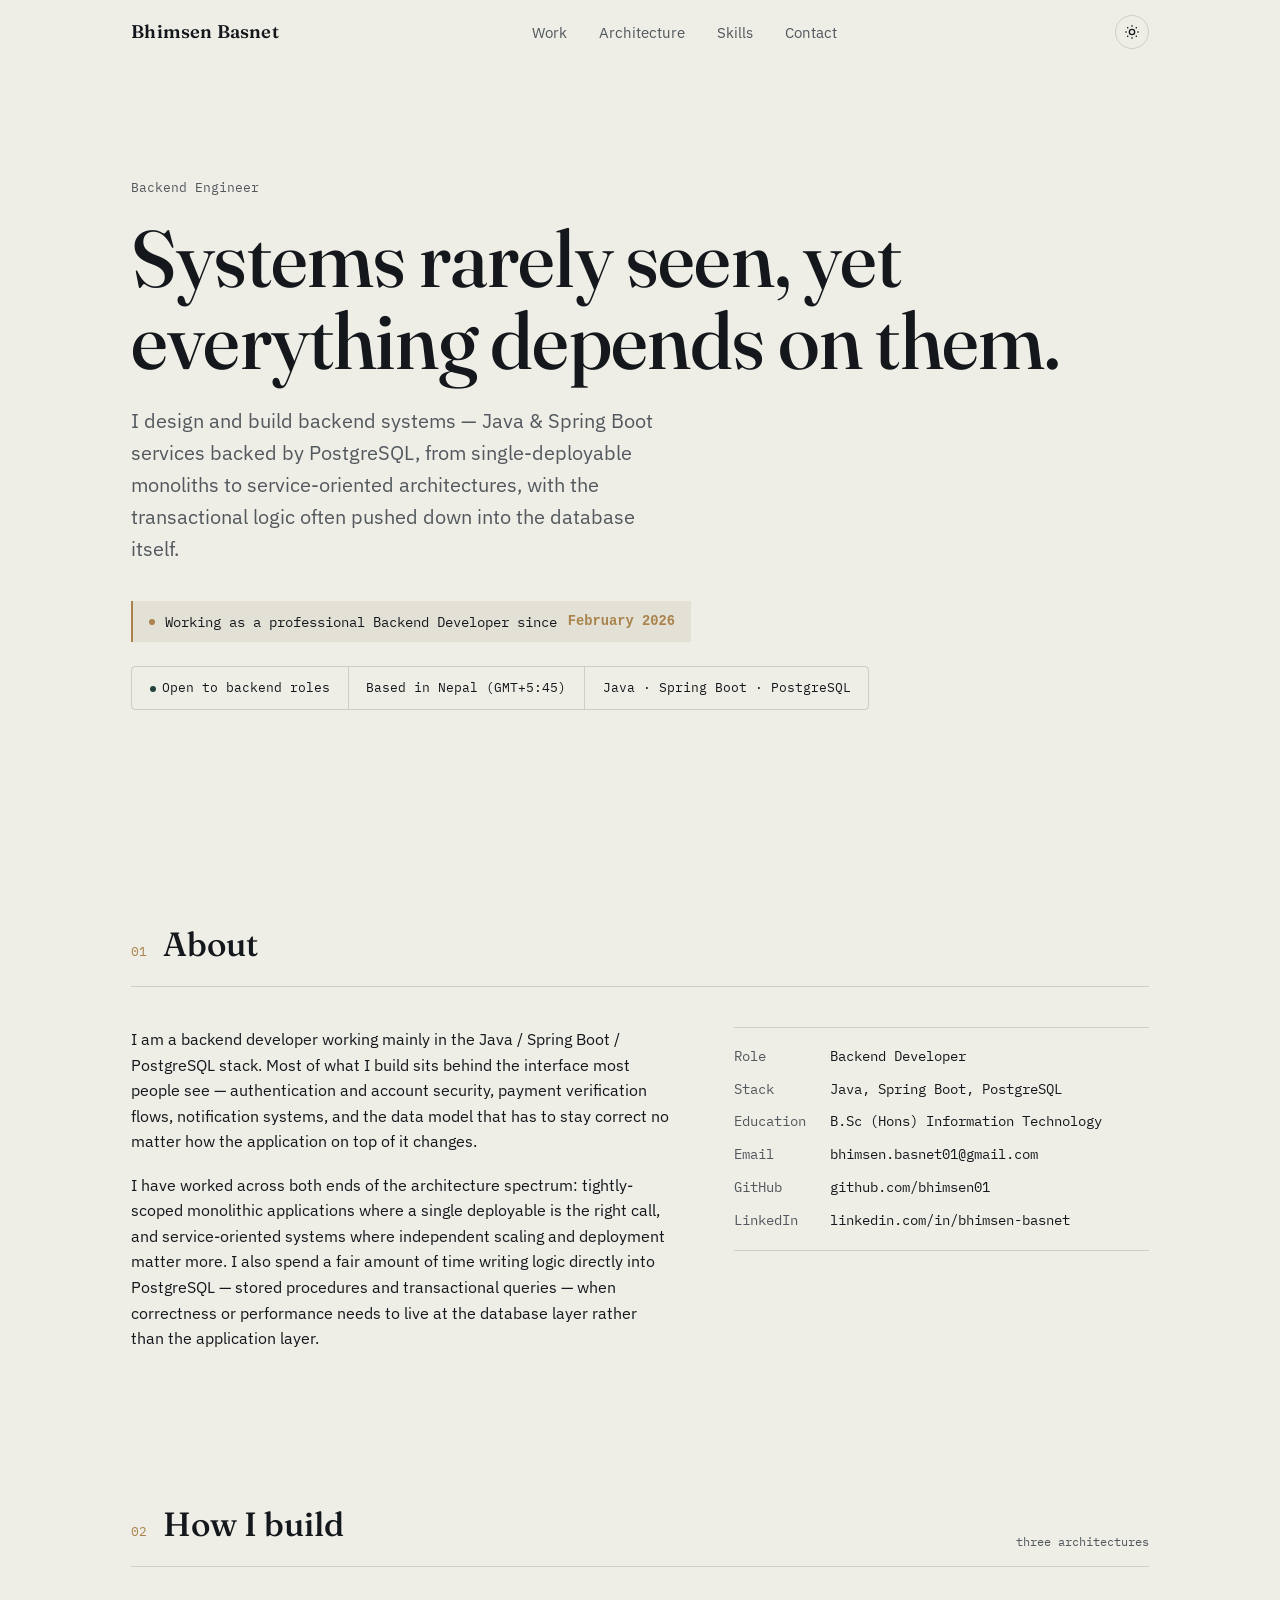
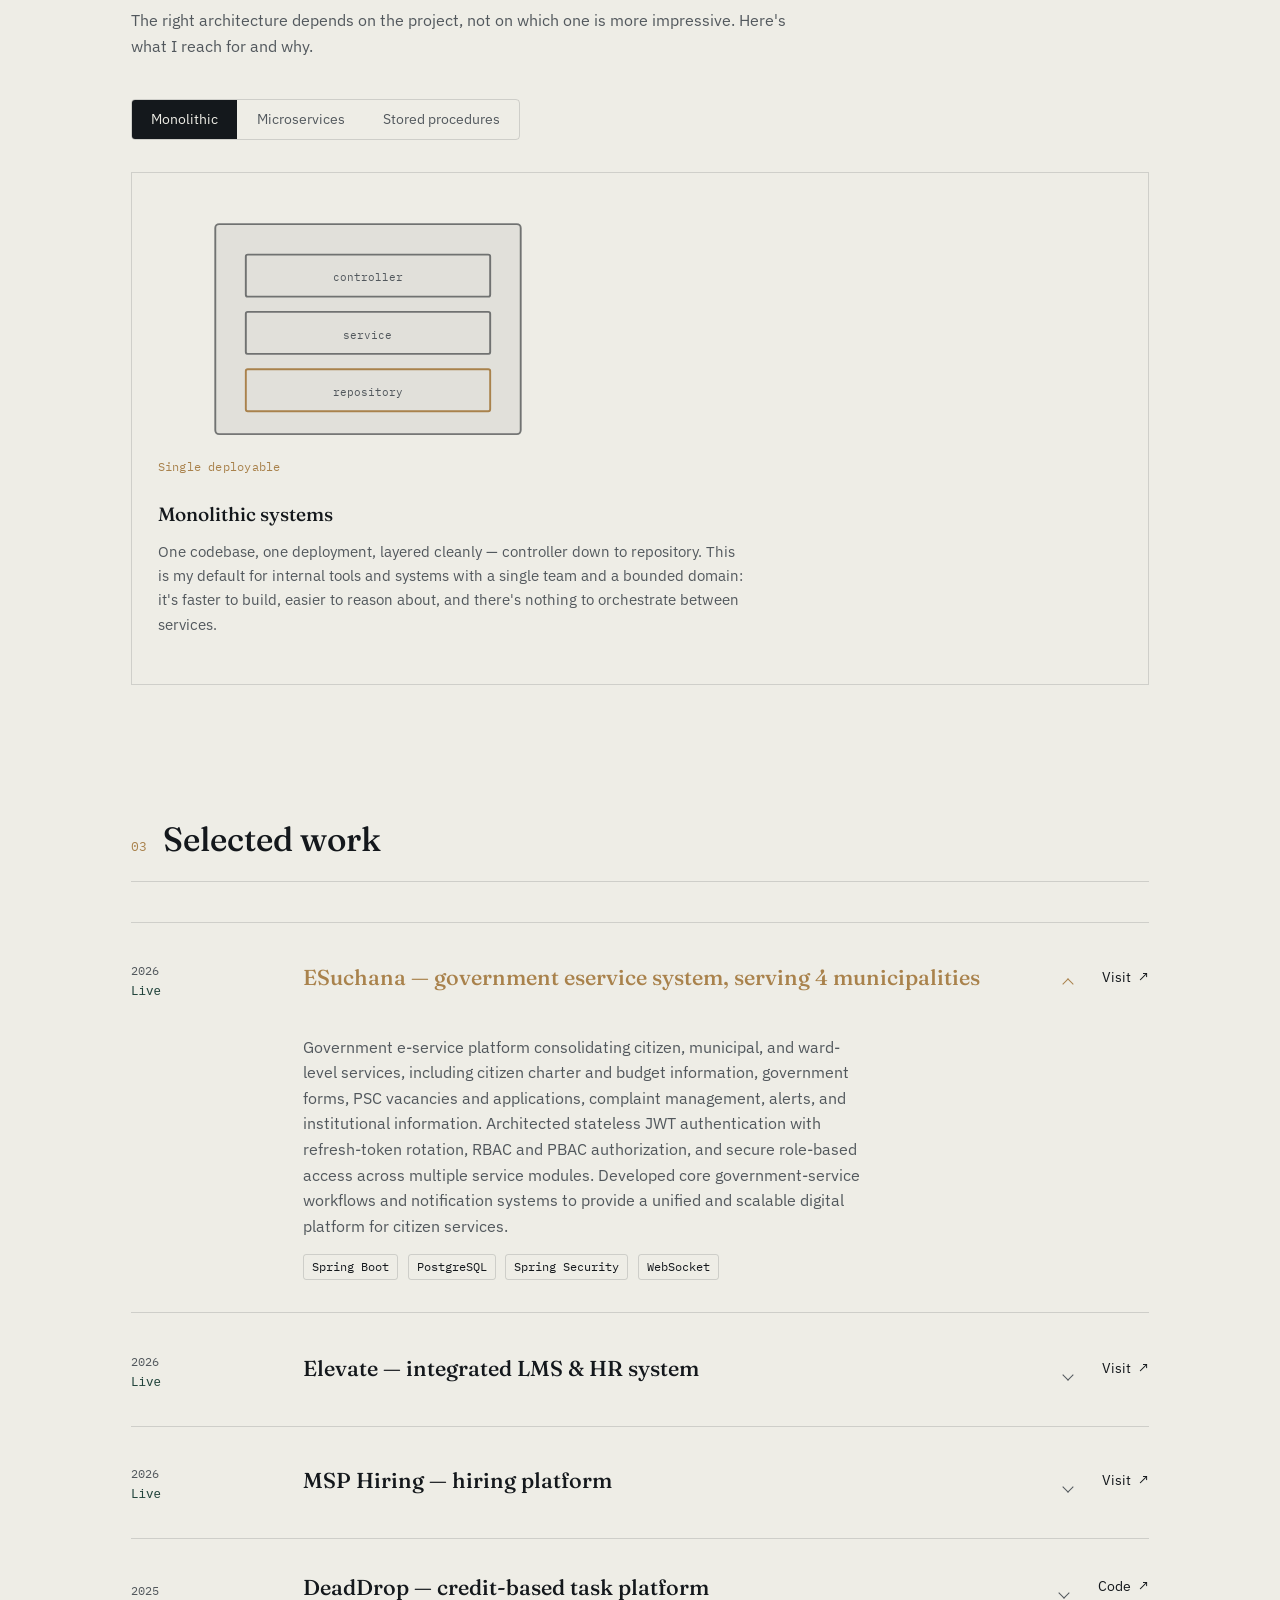
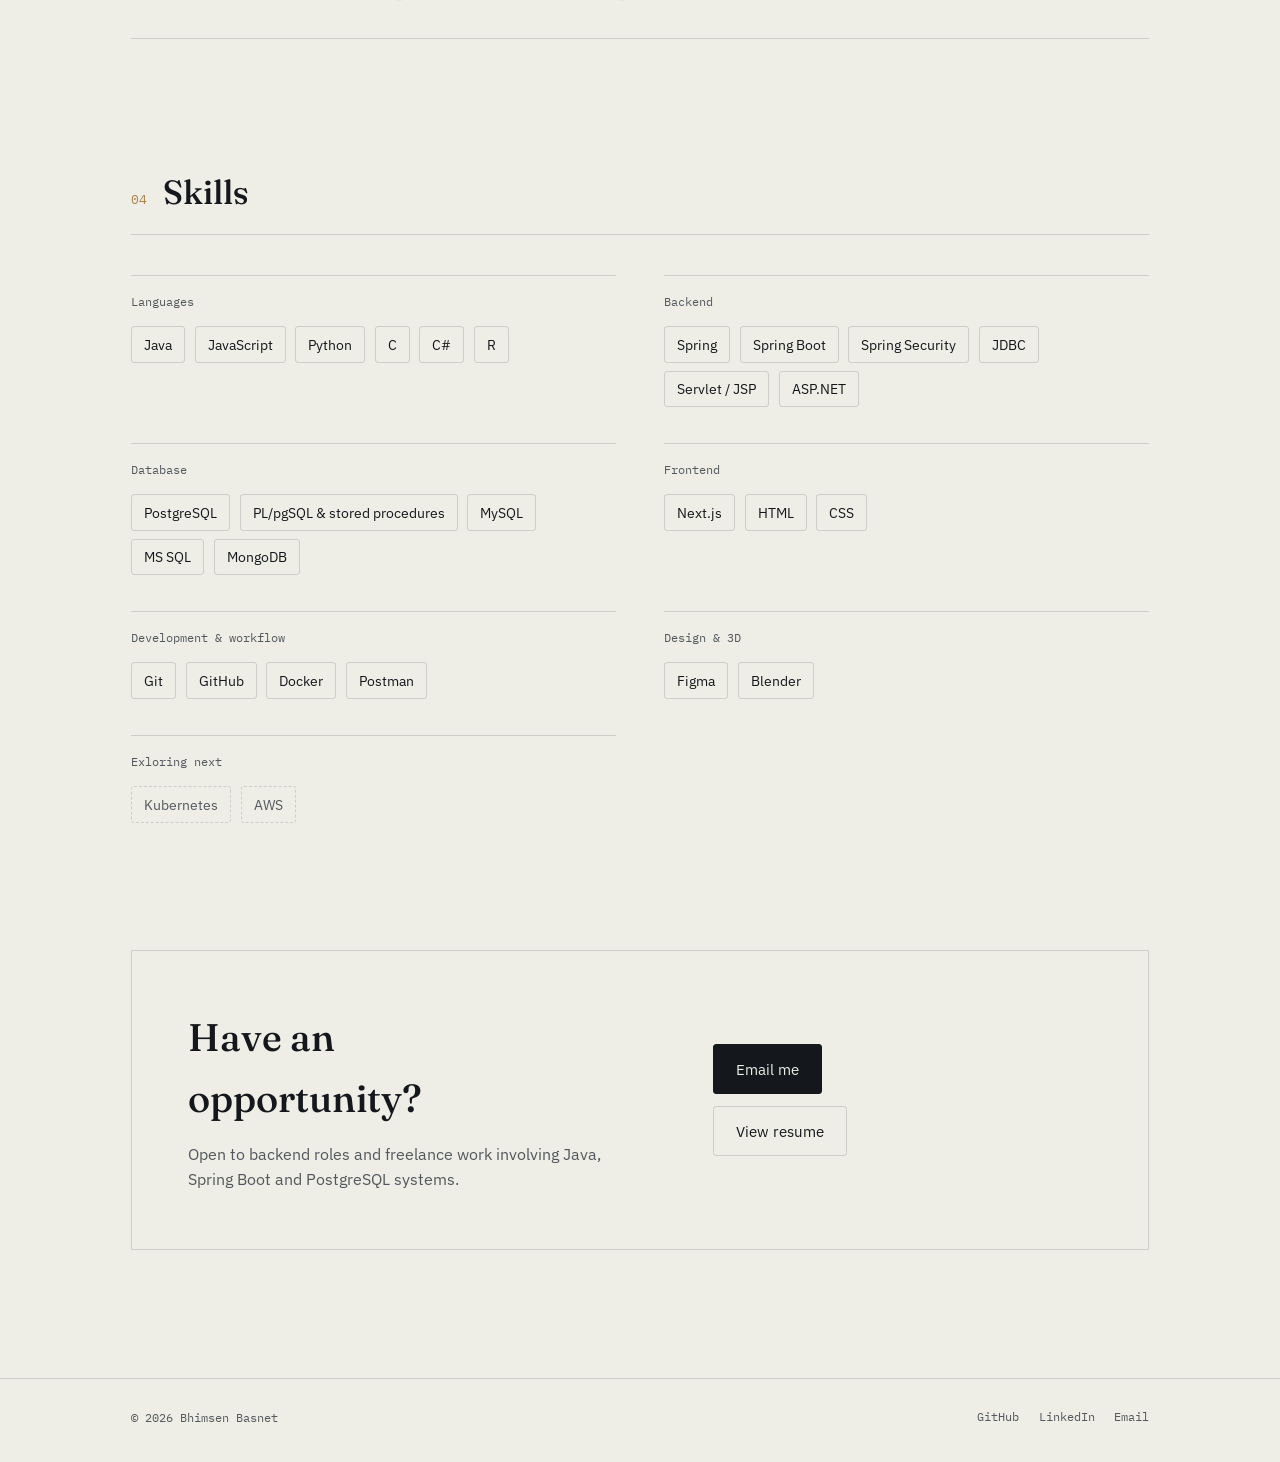
==== commit 83e88fb9: "Updated" ====
--- a/index.html
+++ b/index.html
@@ -4,12 +4,14 @@
 <meta charset="UTF-8">
 <meta name="viewport" content="width=device-width, initial-scale=1.0">
 <title>Bhimsen Basnet — Backend Engineer</title>
-<meta name="description" content="Bhimsen Basnet — backend engineer working with Java, Spring Boot and PostgreSQL. Monolithic and microservice systems, stored-procedure heavy data layers.">
 
 <script>
   (() => {
     const theme = localStorage.getItem('theme');
     if (theme === 'dark') document.documentElement.classList.add('dark');
+    if (!window.matchMedia('(prefers-reduced-motion: reduce)').matches) {
+      document.documentElement.classList.add('preload');
+    }
   })();
 </script>
 
@@ -28,7 +30,6 @@
       <li><a href="#work">Work</a></li>
       <li><a href="#architecture">Architecture</a></li>
       <li><a href="#skills">Skills</a></li>
-      <li><a href="#education">Education</a></li>
       <li><a href="#contact">Contact</a></li>
     </ul>
     <div style="display:flex; align-items:center;">
@@ -47,10 +48,15 @@
   <header class="hero">
     <div class="wrap">
       <p class="hero-kicker reveal d0">Backend Engineer</p>
-      <h1 class="reveal d1">Systems that hold up under real data.</h1>
-      <p class="hero-lede reveal d2">I design and build backend systems — Java &amp; Spring Boot services backed by PostgreSQL, from single-deployable monoliths to service-oriented architectures, with the transactional logic often pushed down into the database itself.</p>
-
-      <div class="status-row reveal d3">
+      <h1 class="reveal d1">Systems rarely seen, yet everything depends on them.</h1>
+      <p class="hero-lede reveal d2">I design and build backend systems — Java & Spring Boot services backed by PostgreSQL, from single-deployable monoliths to service-oriented architectures, with the transactional logic often pushed down into the database itself.</p>
+
+      <p class="hero-experience reveal d3">
+        <span class="exp-dot" aria-hidden="true"></span>
+        Working as a professional Backend Developer since <time datetime="2026-02">February 2026</time>
+      </p>
+
+      <div class="status-row reveal d4">
         <div><span class="status-dot"></span>Open to backend roles</div>
         <div>Based in Nepal (GMT+5:45)</div>
         <div>Java · Spring Boot · PostgreSQL</div>
@@ -67,7 +73,7 @@
       </div>
       <div class="about-grid">
         <div class="about-copy reveal">
-          <p>I am a backend developer studying for a B.Sc (Hons) in IT, working mainly in the Java / Spring Boot / PostgreSQL stack. Most of what I build sits behind the interface most people see — authentication and account security, payment verification flows, notification systems, and the data model that has to stay correct no matter how the application on top of it changes.</p>
+          <p>I am a backend developer working mainly in the Java / Spring Boot / PostgreSQL stack. Most of what I build sits behind the interface most people see — authentication and account security, payment verification flows, notification systems, and the data model that has to stay correct no matter how the application on top of it changes.</p>
           <p>I have worked across both ends of the architecture spectrum: tightly-scoped monolithic applications where a single deployable is the right call, and service-oriented systems where independent scaling and deployment matter more. I also spend a fair amount of time writing logic directly into PostgreSQL — stored procedures and transactional queries — when correctness or performance needs to live at the database layer rather than the application layer.</p>
         </div>
         <div class="fact-list reveal d1">
@@ -90,64 +96,74 @@
       <div class="section-head reveal">
         <span class="section-index">02</span>
         <h2>How I build</h2>
-        <span class="section-note">three approaches, chosen by fit</span>
+        <span class="section-note">three architectures</span>
       </div>
       <p class="lede reveal" style="margin-bottom:2.5rem;">The right architecture depends on the project, not on which one is more impressive. Here's what I reach for and why.</p>
 
-      <div class="arch-grid">
-
-        <!-- Monolith -->
-        <div class="arch-panel reveal d0">
-          <svg class="arch-diagram" viewBox="0 0 220 130" aria-hidden="true">
-            <rect class="filled" x="30" y="10" width="160" height="110" rx="2"/>
-            <rect x="46" y="26" width="128" height="22" rx="1"/>
-            <text x="110" y="40" text-anchor="middle">controller</text>
-            <rect x="46" y="56" width="128" height="22" rx="1"/>
-            <text x="110" y="70" text-anchor="middle">service</text>
-            <rect class="accent" x="46" y="86" width="128" height="22" rx="1"/>
-            <text x="110" y="100" text-anchor="middle">repository</text>
-          </svg>
-          <span class="arch-tag">Single deployable</span>
-          <h3>Monolithic systems</h3>
-          <p>One codebase, one deployment, layered cleanly — controller down to repository. This is my default for internal tools and systems with a single team and a bounded domain: it's faster to build, easier to reason about, and there's nothing to orchestrate between services.</p>
-        </div>
-
-        <!-- Microservices -->
-        <div class="arch-panel reveal d1">
-          <svg class="arch-diagram" viewBox="0 0 220 130" aria-hidden="true">
-            <rect class="accent" x="88" y="8" width="44" height="20" rx="1"/>
-            <text x="110" y="21" text-anchor="middle">gateway</text>
-            <rect class="filled" x="20" y="70" width="52" height="40" rx="1"/>
-            <text x="46" y="93" text-anchor="middle">users</text>
-            <rect class="filled" x="84" y="70" width="52" height="40" rx="1"/>
-            <text x="110" y="93" text-anchor="middle">orders</text>
-            <rect class="filled" x="148" y="70" width="52" height="40" rx="1"/>
-            <text x="174" y="93" text-anchor="middle">notifications</text>
-            <path class="connector" d="M100 28 L46 70"/>
-            <path class="connector" d="M110 28 L110 70"/>
-            <path class="connector" d="M120 28 L174 70"/>
-          </svg>
-          <span class="arch-tag">Independent services</span>
-          <h3>Microservices</h3>
-          <p>Bounded services behind a gateway, each independently deployable and scalable. I use this when parts of a system genuinely need to scale or fail independently — a notification service under bursty load shouldn't affect order processing.</p>
-        </div>
-
-        <!-- Stored procedures -->
-        <div class="arch-panel reveal d2">
-          <svg class="arch-diagram" viewBox="0 0 220 130" aria-hidden="true">
-            <rect x="30" y="14" width="160" height="30" rx="1"/>
-            <text x="110" y="32" text-anchor="middle">application layer</text>
-            <path class="connector" d="M110 44 L110 60"/>
-            <rect class="accent filled" x="50" y="60" width="120" height="56" rx="4"/>
-            <text x="110" y="82" text-anchor="middle">PL/pgSQL</text>
-            <text x="110" y="96" text-anchor="middle">procedure</text>
-            <text x="110" y="110" text-anchor="middle">— transactional —</text>
-          </svg>
-          <span class="arch-tag">Database-level logic</span>
-          <h3>Stored procedures</h3>
-          <p>For paths where correctness under concurrency matters more than convenience, I push logic into PostgreSQL directly — procedures that run atomically inside a transaction rather than being coordinated from the application layer, cutting round-trips and race conditions.</p>
-        </div>
-
+      <div class="approach-switch reveal">
+
+        <div class="approach-tabs" role="tablist" aria-label="Architecture approaches">
+          <span class="approach-thumb" id="approachThumb" aria-hidden="true"></span>
+          <button class="approach-tab" role="tab" id="tab-mono" aria-selected="true" aria-controls="pane-mono" type="button">Monolithic</button>
+          <button class="approach-tab" role="tab" id="tab-micro" aria-selected="false" aria-controls="pane-micro" type="button" tabindex="-1">Microservices</button>
+          <button class="approach-tab" role="tab" id="tab-proc" aria-selected="false" aria-controls="pane-proc" type="button" tabindex="-1">Stored procedures</button>
+        </div>
+
+        <div class="approach-panes">
+
+          <!-- Monolith -->
+          <div class="arch-panel is-active" id="pane-mono" role="tabpanel" aria-labelledby="tab-mono">
+            <svg class="arch-diagram" viewBox="0 0 220 130" aria-hidden="true">
+              <rect class="filled" x="30" y="10" width="160" height="110" rx="2"/>
+              <rect x="46" y="26" width="128" height="22" rx="1"/>
+              <text x="110" y="40" text-anchor="middle">controller</text>
+              <rect x="46" y="56" width="128" height="22" rx="1"/>
+              <text x="110" y="70" text-anchor="middle">service</text>
+              <rect class="accent" x="46" y="86" width="128" height="22" rx="1"/>
+              <text x="110" y="100" text-anchor="middle">repository</text>
+            </svg>
+            <span class="arch-tag">Single deployable</span>
+            <h3>Monolithic systems</h3>
+            <p>One codebase, one deployment, layered cleanly — controller down to repository. This is my default for internal tools and systems with a single team and a bounded domain: it's faster to build, easier to reason about, and there's nothing to orchestrate between services.</p>
+          </div>
+
+          <!-- Microservices -->
+          <div class="arch-panel" id="pane-micro" role="tabpanel" aria-labelledby="tab-micro" hidden>
+            <svg class="arch-diagram" viewBox="0 0 220 130" aria-hidden="true">
+              <rect class="accent" x="88" y="8" width="44" height="20" rx="1"/>
+              <text x="110" y="21" text-anchor="middle">gateway</text>
+              <rect class="filled" x="20" y="70" width="52" height="40" rx="1"/>
+              <text x="46" y="93" text-anchor="middle">users</text>
+              <rect class="filled" x="84" y="70" width="52" height="40" rx="1"/>
+              <text x="110" y="93" text-anchor="middle">orders</text>
+              <rect class="filled" x="148" y="70" width="52" height="40" rx="1"/>
+              <text x="174" y="93" text-anchor="middle">notifications</text>
+              <path class="connector" d="M100 28 L46 70"/>
+              <path class="connector" d="M110 28 L110 70"/>
+              <path class="connector" d="M120 28 L174 70"/>
+            </svg>
+            <span class="arch-tag">Independent services</span>
+            <h3>Microservices</h3>
+            <p>Bounded services behind a gateway, each independently deployable and scalable. I use this when parts of a system genuinely need to scale or fail independently — a notification service under bursty load shouldn't affect order processing.</p>
+          </div>
+
+          <!-- Stored procedures -->
+          <div class="arch-panel" id="pane-proc" role="tabpanel" aria-labelledby="tab-proc" hidden>
+            <svg class="arch-diagram" viewBox="0 0 220 130" aria-hidden="true">
+              <rect x="30" y="14" width="160" height="30" rx="1"/>
+              <text x="110" y="32" text-anchor="middle">application layer</text>
+              <path class="connector" d="M110 44 L110 60"/>
+              <rect class="accent filled" x="50" y="60" width="120" height="56" rx="4"/>
+              <text x="110" y="82" text-anchor="middle">PL/pgSQL</text>
+              <text x="110" y="96" text-anchor="middle">procedure</text>
+              <text x="110" y="110" text-anchor="middle">— transactional —</text>
+            </svg>
+            <span class="arch-tag">Database-level logic</span>
+            <h3>Stored procedures</h3>
+            <p>For paths where correctness under concurrency matters more than convenience, I push logic into PostgreSQL directly — procedures that run atomically inside a transaction rather than being coordinated from the application layer, cutting round-trips and race conditions.</p>
+          </div>
+
+        </div>
       </div>
     </div>
   </section>
@@ -160,61 +176,81 @@
         <h2>Selected work</h2>
       </div>
 
-      <div class="work-list">
-
-        <div class="work-row reveal d0">
-          <div class="work-meta">2026<br>Live</div>
-          <div>
-            <h3>ESuchana — government eservice system, serving 4 municipalities</h3>
-            <p>Government e-service platform consolidating citizen, municipal, and ward-level services, including citizen charter and budget information, government forms, PSC vacancies and applications, complaint management, alerts, and institutional information. Architected stateless JWT authentication with refresh-token rotation, RBAC and PBAC authorization, and secure role-based access across multiple service modules. Developed core government-service workflows and notification systems to provide a unified and scalable digital platform for citizen services.</p>
-            <ul class="stack-tags">
-              <li>Spring Boot</li><li>PostgreSQL</li><li>Spring Security</li><li>WebSocket</li>
-            </ul>
-          </div>
-          <div class="work-links">
-            <a href="https://eservice.butwalmun.gov.np/" target="_blank" rel="noopener noreferrer">Live site ↗</a>
-          </div>
-        </div>
-
-        <div class="work-row reveal d1">
-          <div class="work-meta">2026<br>Live</div>
-          <div>
-            <h3>Elevate — integrated LMS &amp; HR system</h3>
-            <p>Backend for a combined learning-management and HR platform, built on Spring Boot and PostgreSQL with a Next.js frontend.</p>
-            <ul class="stack-tags">
-              <li>Spring Boot</li><li>PostgreSQL</li><li>Next.js</li>
-            </ul>
-          </div>
-          <div class="work-links">
-            <a href="#" target="_blank" rel="noopener noreferrer">Live site ↗</a>
-          </div>
-        </div>
-
-        <div class="work-row reveal d2">
-          <div class="work-meta">2026<br>Live</div>
-          <div>
-            <h3>MSP Hiring — hiring platform</h3>
-            <p>Backend for a hiring platform: job postings, applications, and candidate management.</p>
-            <ul class="stack-tags">
-              <li>Spring Boot</li><li>PostgreSQL</li>
-            </ul>
-          </div>
-          <div class="work-links">
-            <a href="https://msp-hiring.mspsolution.com.np/" target="_blank" rel="noopener noreferrer">Live site ↗</a>
-          </div>
-        </div>
-
-        <div class="work-row reveal d4">
-          <div class="work-meta">2025</div>
-          <div>
-            <h3>DeadDrop — credit-based task platform</h3>
-            <p>Task-management platform built directly on Core Java, JDBC and Servlet/JSP — no ORM, hand-written SQL and session handling.</p>
-            <ul class="stack-tags">
-              <li>Java</li><li>JDBC</li><li>Servlet</li><li>JSP</li>
-            </ul>
-          </div>
-          <div class="work-links">
-            <a href="https://github.com/bhimsen01/DeadDrop" target="_blank" rel="noopener noreferrer">Repository ↗</a>
+      <div class="work-list" id="workList">
+
+        <div class="work-entry is-open reveal d0">
+          <div class="work-head">
+            <button class="work-toggle" type="button" aria-expanded="true" aria-controls="work-panel-1">
+              <span class="work-meta">2026<br><span class="live-tag">Live</span></span>
+              <h3>ESuchana — government eservice system, serving 4 municipalities</h3>
+              <span class="work-arrow" aria-hidden="true"></span>
+            </button>
+            <a class="work-visit" href="https://eservice.butwalmun.gov.np/" target="_blank" rel="noopener noreferrer">Visit <span class="arrow">↗</span></a>
+          </div>
+          <div class="work-panel" id="work-panel-1">
+            <div class="work-panel-inner">
+              <p>Government e-service platform consolidating citizen, municipal, and ward-level services, including citizen charter and budget information, government forms, PSC vacancies and applications, complaint management, alerts, and institutional information. Architected stateless JWT authentication with refresh-token rotation, RBAC and PBAC authorization, and secure role-based access across multiple service modules. Developed core government-service workflows and notification systems to provide a unified and scalable digital platform for citizen services.</p>
+              <ul class="stack-tags">
+                <li>Spring Boot</li><li>PostgreSQL</li><li>Spring Security</li><li>WebSocket</li>
+              </ul>
+            </div>
+          </div>
+        </div>
+
+        <div class="work-entry reveal d1">
+          <div class="work-head">
+            <button class="work-toggle" type="button" aria-expanded="false" aria-controls="work-panel-2">
+              <span class="work-meta">2026<br><span class="live-tag">Live</span></span>
+              <h3>Elevate — integrated LMS & HR system</h3>
+              <span class="work-arrow" aria-hidden="true"></span>
+            </button>
+            <a class="work-visit" href="#" target="_blank" rel="noopener noreferrer">Visit <span class="arrow">↗</span></a>
+          </div>
+          <div class="work-panel" id="work-panel-2">
+            <div class="work-panel-inner">
+              <p>Backend for a combined learning-management and HR platform, built on Spring Boot and PostgreSQL with a Next.js frontend.</p>
+              <ul class="stack-tags">
+                <li>Spring Boot</li><li>PostgreSQL</li><li>Next.js</li>
+              </ul>
+            </div>
+          </div>
+        </div>
+
+        <div class="work-entry reveal d2">
+          <div class="work-head">
+            <button class="work-toggle" type="button" aria-expanded="false" aria-controls="work-panel-3">
+              <span class="work-meta">2026<br><span class="live-tag">Live</span></span>
+              <h3>MSP Hiring — hiring platform</h3>
+              <span class="work-arrow" aria-hidden="true"></span>
+            </button>
+            <a class="work-visit" href="https://msp-hiring.mspsolution.com.np/" target="_blank" rel="noopener noreferrer">Visit <span class="arrow">↗</span></a>
+          </div>
+          <div class="work-panel" id="work-panel-3">
+            <div class="work-panel-inner">
+              <p>Backend for a hiring platform: job postings, applications, and candidate management.</p>
+              <ul class="stack-tags">
+                <li>Spring Boot</li><li>PostgreSQL</li>
+              </ul>
+            </div>
+          </div>
+        </div>
+
+        <div class="work-entry reveal d3">
+          <div class="work-head">
+            <button class="work-toggle" type="button" aria-expanded="false" aria-controls="work-panel-4">
+              <span class="work-meta">2025</span>
+              <h3>DeadDrop — credit-based task platform</h3>
+              <span class="work-arrow" aria-hidden="true"></span>
+            </button>
+            <a class="work-visit" href="https://github.com/bhimsen01/DeadDrop" target="_blank" rel="noopener noreferrer">Code <span class="arrow">↗</span></a>
+          </div>
+          <div class="work-panel" id="work-panel-4">
+            <div class="work-panel-inner">
+              <p>Task-management platform built directly on Core Java, JDBC and Servlet/JSP — no ORM, hand-written SQL and session handling.</p>
+              <ul class="stack-tags">
+                <li>Java</li><li>JDBC</li><li>Servlet</li><li>JSP</li>
+              </ul>
+            </div>
           </div>
         </div>
 
@@ -246,7 +282,7 @@
         <div class="skill-group reveal d2">
           <h4>Database</h4>
           <ul class="tag-cloud">
-            <li>PostgreSQL</li><li>PL/pgSQL &amp; stored procedures</li><li>MySQL</li><li>MS SQL</li><li>MongoDB</li>
+            <li>PostgreSQL</li><li>PL/pgSQL & stored procedures</li><li>MySQL</li><li>MS SQL</li><li>MongoDB</li>
           </ul>
         </div>
         <div class="skill-group reveal d3">
@@ -256,13 +292,13 @@
           </ul>
         </div>
         <div class="skill-group reveal d4">
-          <h4>Development &amp; workflow</h4>
+          <h4>Development & workflow</h4>
           <ul class="tag-cloud">
             <li>Git</li><li>GitHub</li><li>Docker</li><li>Postman</li>
           </ul>
         </div>
         <div class="skill-group reveal d5">
-          <h4>Design &amp; 3D</h4>
+          <h4>Design & 3D</h4>
           <ul class="tag-cloud">
             <li>Figma</li><li>Blender</li>
           </ul>
@@ -272,25 +308,6 @@
           <ul class="tag-cloud">
             <li data-level="learning">Kubernetes</li><li data-level="learning">AWS</li>
           </ul>
-        </div>
-      </div>
-    </div>
-  </section>
-
-  <!-- ============ EDUCATION ============ -->
-  <section id="education">
-    <div class="wrap">
-      <div class="section-head reveal">
-        <span class="section-index">05</span>
-        <h2>Education</h2>
-      </div>
-      <div class="timeline">
-        <div class="timeline-row reveal d0">
-          <div class="t-date">Sep 2024 — Sep 2027</div>
-          <div>
-            <h3>B.Sc (Hons) Information Technology</h3>
-            <p>Techspire College - Kathmanud, Nepal</p>
-          </div>
         </div>
       </div>
     </div>
@@ -327,4 +344,4 @@
 
 <script src="script.js"></script>
 </body>
-</html>
+</html>
--- a/style.css
+++ b/style.css
@@ -1,8 +1,3 @@
-/* ============================================================
-   Bhimsen Basnet — Portfolio v2
-   Design tokens: see PLAN.md
-   ============================================================ */
-
 @font-face {
   font-family: 'Fraunces';
   src: local('Fraunces');
@@ -28,7 +23,6 @@
   --accent: var(--brass);
   --accent-contrast: #FBFAF6;
 
-  /* type */
   --font-display: 'Fraunces', 'Iowan Old Style', 'Palatino Linotype', Georgia, serif;
   --font-body: 'IBM Plex Sans', 'Segoe UI', system-ui, sans-serif;
   --font-mono: 'IBM Plex Mono', 'SFMono-Regular', Consolas, monospace;
@@ -55,6 +49,11 @@
 
 html {
   scroll-behavior: smooth;
+}
+
+html.preload body { opacity: 0; }
+body {
+  transition: opacity 0.6s ease;
 }
 
 @media (prefers-reduced-motion: reduce) {
@@ -70,6 +69,7 @@
     opacity: 1 !important;
     transform: none !important;
   }
+  html.preload body { opacity: 1 !important; }
 }
 
 body {
@@ -79,7 +79,7 @@
   font-family: var(--font-body);
   font-size: 16px;
   line-height: 1.6;
-  transition: background 0.3s ease, color 0.3s ease;
+  transition: background 0.3s ease, color 0.3s ease, opacity 0.6s ease;
   -webkit-font-smoothing: antialiased;
 }
 
@@ -98,6 +98,28 @@
   outline: 2px solid var(--accent);
   outline-offset: 3px;
 }
+
+::-webkit-scrollbar { width: 11px; height: 11px; }
+::-webkit-scrollbar-track { background: var(--bg); }
+::-webkit-scrollbar-thumb {
+  background: var(--line);
+  border: 3px solid var(--bg);
+  border-radius: 99px;
+}
+::-webkit-scrollbar-thumb:hover { background: var(--fg-muted); }
+::-webkit-scrollbar-button,
+::-webkit-scrollbar-button:start:decrement,
+::-webkit-scrollbar-button:end:increment,
+::-webkit-scrollbar-button:vertical:start,
+::-webkit-scrollbar-button:vertical:end,
+::-webkit-scrollbar-button:horizontal:start,
+::-webkit-scrollbar-button:horizontal:end {
+  display: none !important;
+  width: 0 !important;
+  height: 0 !important;
+}
+::-webkit-scrollbar-corner { background: var(--bg); }
+html { scrollbar-width: thin; scrollbar-color: var(--line) var(--bg); }
 
 .wrap {
   max-width: 1120px;
@@ -105,8 +127,6 @@
   padding-left: var(--gutter);
   padding-right: var(--gutter);
 }
-
-/* ---------- Nav ---------- */
 
 .site-nav {
   position: sticky;
@@ -114,7 +134,7 @@
   z-index: 50;
   background: color-mix(in srgb, var(--bg) 88%, transparent);
   backdrop-filter: blur(10px);
-  border-bottom: 1px solid var(--line);
+  border-bottom: 1px solid transparent; /* only shown once scrolled — see .is-scrolled */
 }
 
 .site-nav .wrap {
@@ -142,21 +162,40 @@
 }
 
 .nav-links a {
+  position: relative;
   text-decoration: none;
   font-size: 0.92rem;
   color: var(--fg-muted);
   padding: 0.35rem 0;
-  border-bottom: 1px solid transparent;
-  transition: color 0.2s ease, border-color 0.2s ease;
+  transition: color 0.2s ease;
+}
+
+.nav-links a::after {
+  content: '';
+  position: absolute;
+  left: 0;
+  right: 0;
+  bottom: 0;
+  height: 1px;
+  background: var(--accent);
+  transform: scaleX(0);
+  transform-origin: right;
+  transition: transform 0.35s cubic-bezier(0.16, 1, 0.3, 1);
 }
 
 .nav-links a:hover,
 .nav-links a:focus-visible {
   color: var(--fg);
-  border-color: var(--accent);
-}
-
-.theme-toggle {
+}
+
+.nav-links a:hover::after,
+.nav-links a:focus-visible::after {
+  transform: scaleX(1);
+  transform-origin: left;
+}
+
+.theme-toggle,
+.nav-toggle {
   position: relative;
   background: none;
   border: 1px solid var(--line);
@@ -167,30 +206,26 @@
   place-items: center;
   cursor: pointer;
   color: var(--fg);
-  margin-left: clamp(0.75rem, 2vw, 1.5rem);
-  transition: border-color 0.2s ease, transform 0.2s ease;
-}
-
-.theme-toggle:hover { border-color: var(--accent); }
+  transition: border-color 0.2s ease;
+}
+
+.theme-toggle { margin-left: clamp(0.75rem, 2vw, 1.5rem); }
+.nav-toggle { display: none; margin-left: 0.6rem; }
+
+.theme-toggle:hover,
+.nav-toggle:hover { border-color: var(--accent); }
 
 .theme-toggle svg { width: 16px; height: 16px; }
 
-.nav-toggle {
-  display: none;
-  background: none;
-  border: none;
-  cursor: pointer;
-  padding: 0.4rem;
-}
 .nav-toggle span,
 .nav-toggle span::before,
 .nav-toggle span::after {
   display: block;
-  width: 20px;
-  height: 1.5px;
+  width: 15px;
+  height: 1.4px;
   background: var(--fg);
   position: relative;
-  transition: transform 0.2s ease;
+  transition: transform 0.3s cubic-bezier(0.16, 1, 0.3, 1), opacity 0.2s ease;
 }
 .nav-toggle span::before,
 .nav-toggle span::after {
@@ -198,10 +233,18 @@
   position: absolute;
   left: 0;
 }
-.nav-toggle span::before { top: -6px; }
-.nav-toggle span::after { top: 6px; }
-
-/* ---------- Hero ---------- */
+.nav-toggle span::before { top: -5px; }
+.nav-toggle span::after { top: 5px; }
+
+.nav-toggle[aria-expanded="true"] span { background: transparent; }
+.nav-toggle[aria-expanded="true"] span::before {
+  background: var(--fg);
+  transform: translateY(5px) rotate(45deg);
+}
+.nav-toggle[aria-expanded="true"] span::after {
+  background: var(--fg);
+  transform: translateY(-5px) rotate(-45deg);
+}
 
 .hero {
   padding-top: clamp(3.5rem, 10vw, 7rem);
@@ -232,6 +275,34 @@
   margin: 0 0 2.25rem;
 }
 
+.hero-experience {
+  display: inline-flex;
+  align-items: center;
+  gap: 0.65rem;
+  font-family: var(--font-mono);
+  font-size: 0.86rem;
+  color: var(--fg);
+  border-left: 2px solid var(--accent);
+  background: var(--bg-panel);
+  padding: 0.6rem 1rem;
+  margin: 0 0 1.5rem;
+}
+
+.hero-experience time {
+  color: var(--accent);
+  font-weight: 600;
+  font-style: normal;
+}
+
+.exp-dot {
+  display: inline-block;
+  width: 6px;
+  height: 6px;
+  border-radius: 50%;
+  background: var(--accent);
+  flex: none;
+}
+
 .status-row {
   display: flex;
   flex-wrap: wrap;
@@ -248,8 +319,10 @@
   padding: 0.65rem 1.1rem;
   border-right: 1px solid var(--line);
   white-space: nowrap;
+  transition: background-color 0.2s ease;
 }
 .status-row div:last-child { border-right: none; }
+.status-row div:hover { background: var(--bg-panel); }
 
 .status-dot {
   display: inline-block;
@@ -261,7 +334,8 @@
 }
 html.dark .status-dot { background: #5FAF97; }
 
-/* ---------- Section scaffolding (entity-block style) ---------- */
+.live-tag { color: var(--pine); font-weight: 500; }
+html.dark .live-tag { color: #5FAF97; }
 
 section {
   padding-top: var(--section-gap);
@@ -303,8 +377,6 @@
   font-size: 1.02rem;
 }
 
-/* ---------- About ---------- */
-
 .about-grid {
   display: grid;
   grid-template-columns: 1.3fr 1fr;
@@ -334,18 +406,73 @@
 
 .fact-list dt { color: var(--fg-muted); }
 .fact-list dd { margin: 0; }
-.fact-list a { text-decoration: underline; text-underline-offset: 3px; text-decoration-color: var(--line); }
-.fact-list a:hover { text-decoration-color: var(--accent); }
-
-/* ---------- Architecture panels ---------- */
-
-.arch-grid {
-  display: grid;
-  grid-template-columns: repeat(3, 1fr);
-  gap: 1px;
-  background: var(--line);
+
+.fact-list a {
+  position: relative;
+  text-decoration: none;
+  padding-bottom: 1px;
+}
+.fact-list a::after {
+  content: '';
+  position: absolute;
+  left: 0;
+  right: 0;
+  bottom: 0;
+  height: 1px;
+  background: var(--accent);
+  transform: scaleX(0);
+  transform-origin: right;
+  transition: transform 0.35s cubic-bezier(0.16, 1, 0.3, 1);
+}
+.fact-list a:hover { color: var(--accent); }
+.fact-list a:hover::after { transform: scaleX(1); transform-origin: left; }
+
+.approach-switch { display: block; }
+
+.approach-tabs {
+  position: relative;
+  display: inline-flex;
+  width: fit-content;
   border: 1px solid var(--line);
-}
+  border-radius: 4px;
+  overflow: hidden;
+  margin-bottom: 2rem;
+}
+
+.approach-thumb {
+  position: absolute;
+  top: 0;
+  left: 0;
+  height: 100%;
+  background: var(--fg);
+  transition: transform 0.4s cubic-bezier(0.16, 1, 0.3, 1), width 0.4s cubic-bezier(0.16, 1, 0.3, 1);
+  will-change: transform, width;
+}
+
+.approach-tab {
+  position: relative;
+  z-index: 1;
+  background: none;
+  border: none;
+  padding: 0.65rem 1.2rem;
+  font-family: var(--font-body);
+  font-size: 0.88rem;
+  color: var(--fg-muted);
+  cursor: pointer;
+  white-space: nowrap;
+  transition: color 0.3s ease;
+}
+
+.approach-tab:hover { color: var(--fg); }
+.approach-tab[aria-selected="true"] { color: var(--bg); }
+
+.approach-panes {
+  border: 1px solid var(--line);
+  background: var(--bg);
+}
+
+.approach-panes .arch-panel { max-width: 640px; }
+.approach-panes .arch-diagram { max-width: 420px; }
 
 .arch-panel {
   background: var(--bg);
@@ -407,36 +534,111 @@
   font-size: 6px;
 }
 
-/* ---------- Work / projects ---------- */
-
-.work-list {
-  border-top: 1px solid var(--line);
-}
-
-.work-row {
+.work-list { border-top: 1px solid var(--line); }
+
+.work-entry { border-bottom: 1px solid var(--line); }
+
+.work-head {
+  display: flex;
+  align-items: stretch;
+}
+
+.work-toggle {
+  flex: 1;
+  min-width: 0;
   display: grid;
   grid-template-columns: 9rem 1fr auto;
   gap: 1.75rem;
+  align-items: center;
   padding: 2rem 0;
-  border-bottom: 1px solid var(--line);
-  align-items: start;
-}
-
-.work-row .work-meta {
+  background: none;
+  border: none;
+  font: inherit;
+  color: inherit;
+  text-align: left;
+  cursor: pointer;
+  transition: background-color 0.2s ease;
+}
+
+.work-toggle:hover { background: var(--bg-panel); }
+
+.work-visit {
+  position: relative;
+  flex: none;
+  display: inline-flex;
+  align-items: center;
+  gap: 0.4rem;
+  align-self: center;
+  margin-left: 1.5rem;
+  padding-bottom: 2px;
+  font-size: 0.85rem;
+  text-decoration: none;
+  white-space: nowrap;
+}
+.work-visit::after {
+  content: '';
+  position: absolute;
+  left: 0;
+  right: 0;
+  bottom: 0;
+  height: 1px;
+  background: currentColor;
+  transform: scaleX(0);
+  transform-origin: right;
+  transition: transform 0.35s cubic-bezier(0.16, 1, 0.3, 1);
+}
+.work-visit:hover { color: var(--accent); }
+.work-visit:hover::after { transform: scaleX(1); transform-origin: left; }
+.work-visit .arrow {
+  display: inline-block;
+  transition: transform 0.3s cubic-bezier(0.16, 1, 0.3, 1);
+}
+.work-visit:hover .arrow { transform: translate(3px, -3px); }
+
+.work-toggle .work-meta {
   font-family: var(--font-mono);
   font-size: 0.78rem;
   color: var(--fg-muted);
   padding-top: 0.35rem;
 }
 
-.work-row h3 {
+.work-toggle h3 {
   font-family: var(--font-display);
   font-weight: 500;
   font-size: 1.35rem;
-  margin: 0 0 0.5rem;
-}
-
-.work-row p {
+  margin: 0;
+  transition: color 0.2s ease;
+}
+
+.work-toggle:hover h3,
+.work-entry.is-open .work-toggle h3 { color: var(--accent); }
+
+.work-arrow {
+  width: 8px;
+  height: 8px;
+  margin: 0.65rem 0.4rem 0 auto;
+  border-right: 1.5px solid var(--fg-muted);
+  border-bottom: 1.5px solid var(--fg-muted);
+  transform: rotate(45deg);
+  transition: transform 0.4s cubic-bezier(0.16, 1, 0.3, 1), border-color 0.2s ease;
+}
+.work-toggle:hover .work-arrow { border-color: var(--fg); }
+.work-entry.is-open .work-arrow { transform: rotate(-135deg); border-color: var(--accent); }
+
+.work-panel {
+  display: grid;
+  grid-template-rows: 0fr;
+  transition: grid-template-rows 0.5s cubic-bezier(0.16, 1, 0.3, 1);
+}
+.work-entry.is-open .work-panel { grid-template-rows: 1fr; }
+
+.work-panel-inner {
+  overflow: hidden;
+  padding: 0 0 0 calc(9rem + 1.75rem);
+}
+.work-entry.is-open .work-panel-inner { padding-bottom: 2rem; }
+
+.work-panel-inner p {
   margin: 0 0 0.9rem;
   color: var(--fg-muted);
   max-width: 56ch;
@@ -460,69 +662,6 @@
   padding: 0.2rem 0.5rem;
 }
 
-.work-links {
-  display: flex;
-  flex-direction: column;
-  gap: 0.5rem;
-  align-items: flex-end;
-  text-align: right;
-}
-
-.work-links a {
-  font-size: 0.85rem;
-  text-decoration: none;
-  border-bottom: 1px solid var(--line);
-  padding-bottom: 1px;
-  white-space: nowrap;
-}
-.work-links a:hover { border-color: var(--accent); }
-
-.work-row.is-muted h3 { font-size: 1.1rem; }
-.work-row.is-muted p { font-size: 0.92rem; }
-
-.earlier-work {
-  border-top: 1px solid var(--line);
-  padding: 1.75rem 0 0.5rem;
-  margin-top: 0.5rem;
-}
-
-.earlier-work h4 {
-  font-family: var(--font-mono);
-  font-size: 0.8rem;
-  color: var(--fg-muted);
-  font-weight: 400;
-  margin: 0 0 1rem;
-}
-
-.earlier-list {
-  display: grid;
-  gap: 0.6rem;
-  list-style: none;
-  margin: 0;
-  padding: 0;
-}
-
-.earlier-list li {
-  display: flex;
-  justify-content: space-between;
-  gap: 1rem;
-  padding-bottom: 0.6rem;
-  border-bottom: 1px dashed var(--line);
-  font-size: 0.92rem;
-}
-
-.earlier-list a { text-decoration: none; }
-.earlier-list a:hover { color: var(--accent); }
-
-.earlier-list .meta {
-  font-family: var(--font-mono);
-  font-size: 0.75rem;
-  color: var(--fg-muted);
-  white-space: nowrap;
-}
-
-/* ---------- Skills ---------- */
-
 .skills-grid {
   display: grid;
   grid-template-columns: repeat(2, 1fr);
@@ -563,40 +702,6 @@
   border-style: dashed;
 }
 
-/* ---------- Education ---------- */
-
-.timeline {
-  border-top: 1px solid var(--line);
-}
-
-.timeline-row {
-  display: grid;
-  grid-template-columns: 13rem 1fr;
-  gap: 1.5rem;
-  padding: 1.5rem 0;
-  border-bottom: 1px solid var(--line);
-}
-
-.timeline-row .t-date {
-  font-family: var(--font-mono);
-  font-size: 0.82rem;
-  color: var(--fg-muted);
-}
-
-.timeline-row h3 {
-  font-family: var(--font-display);
-  font-weight: 500;
-  font-size: 1.1rem;
-  margin: 0 0 0.25rem;
-}
-
-.timeline-row p {
-  margin: 0;
-  color: var(--fg-muted);
-  font-size: 0.92rem;
-}
-
-/* ---------- Contact / footer ---------- */
 
 .contact {
   padding-bottom: var(--section-gap);
@@ -677,30 +782,45 @@
   color: var(--fg-muted);
 }
 
-.footer-row a { text-decoration: none; }
+.footer-row a {
+  position: relative;
+  text-decoration: none;
+  padding-bottom: 1px;
+}
+.footer-row a::after {
+  content: '';
+  position: absolute;
+  left: 0;
+  right: 0;
+  bottom: 0;
+  height: 1px;
+  background: var(--accent);
+  transform: scaleX(0);
+  transform-origin: right;
+  transition: transform 0.35s cubic-bezier(0.16, 1, 0.3, 1);
+}
 .footer-row a:hover { color: var(--accent); }
+.footer-row a:hover::after { transform: scaleX(1); transform-origin: left; }
 
 .footer-socials {
   display: flex;
   gap: 1.2rem;
 }
 
-/* ---------- Motion: scroll reveals ---------- */
-/* No-JS / no-motion fallback: everything is simply visible. */
 .reveal { opacity: 1; transform: none; }
 
 body.js-anim .reveal {
   opacity: 0;
-  transform: translateY(20px);
-  transition: opacity 0.8s cubic-bezier(0.16, 1, 0.3, 1),
-              transform 0.8s cubic-bezier(0.16, 1, 0.3, 1);
+  transform: translateY(16px) scale(0.985);
+  transition: opacity 0.7s cubic-bezier(0.16, 1, 0.3, 1),
+              transform 0.7s cubic-bezier(0.16, 1, 0.3, 1);
   transition-delay: var(--reveal-delay, 0s);
   will-change: opacity, transform;
 }
 
 body.js-anim .reveal.is-visible {
   opacity: 1;
-  transform: translateY(0);
+  transform: translateY(0) scale(1);
 }
 
 .d0 { --reveal-delay: 0s; }
@@ -709,19 +829,17 @@
 .d3 { --reveal-delay: 0.27s; }
 .d4 { --reveal-delay: 0.36s; }
 .d5 { --reveal-delay: 0.45s; }
-
-/* ---------- Motion: nav on scroll ---------- */
+.d5 { --reveal-delay: 0.54s; }
 
 .site-nav {
-  transition: background-color 0.4s ease, border-color 0.4s ease, box-shadow 0.4s ease;
+  transition: background-color 0.4s ease, border-color 0.4s ease;
 }
 
 .site-nav.is-scrolled {
   background: color-mix(in srgb, var(--bg) 94%, transparent);
-  box-shadow: 0 1px 0 var(--line);
-}
-
-/* ---------- Motion: theme toggle crossfade ---------- */
+  border-bottom-color: var(--line);
+}
+
 
 .theme-toggle svg {
   position: absolute;
@@ -747,15 +865,7 @@
   transform: translate(-50%, -50%) rotate(0deg);
 }
 
-/* ---------- Motion: hero parallax ---------- */
-
-body.js-anim .hero .wrap {
-  will-change: transform, opacity;
-}
-
-/* ---------- Motion: status dot breathing ---------- */
-
-.status-dot {
+.status-dot, .exp-dot {
   animation: dot-breathe 2.8s ease-in-out infinite;
 }
 
@@ -764,13 +874,9 @@
   50% { opacity: 0.45; transform: scale(0.85); }
 }
 
-/* ---------- Motion: architecture diagram line-draw ---------- */
-
 .arch-diagram path.connector {
   transition: stroke-dashoffset 1s cubic-bezier(0.16, 1, 0.3, 1);
 }
-
-/* ---------- Motion: tactile hover / press ---------- */
 
 .btn {
   transition: background 0.2s ease, color 0.2s ease, border-color 0.2s ease, transform 0.15s ease;
@@ -787,30 +893,40 @@
   border-color: var(--accent);
 }
 
-.work-row h3 {
-  transition: color 0.2s ease;
-}
-
 .nav-mark { transition: opacity 0.2s ease; }
 .nav-mark:hover { opacity: 0.7; }
 
-/* ---------- Responsive ---------- */
-
 @media (max-width: 860px) {
   .about-grid { grid-template-columns: 1fr; }
-  .arch-grid { grid-template-columns: 1fr; }
   .skills-grid { grid-template-columns: 1fr; }
-  .work-row { grid-template-columns: 1fr; }
-  .work-row .work-meta { padding-top: 0; }
-  .work-links { flex-direction: row; align-items: center; }
-  .timeline-row { grid-template-columns: 1fr; gap: 0.35rem; }
+  .hero-experience { flex-wrap: wrap; row-gap: 0.3rem; }
+
+  .status-row {
+    flex-direction: column;
+    width: 100%;
+    border-radius: 6px;
+  }
+  .status-row div {
+    border-right: none;
+    border-bottom: 1px solid var(--line);
+    white-space: normal;
+  }
+  .status-row div:last-child { border-bottom: none; }
+
+  .work-head { flex-direction: column; align-items: stretch; }
+  .work-toggle { grid-template-columns: 1fr auto; grid-template-areas: "meta arrow" "title title"; row-gap: 0.5rem; padding-bottom: 1rem; }
+  .work-toggle .work-meta { grid-area: meta; padding-top: 0; }
+  .work-toggle h3 { grid-area: title; }
+  .work-arrow { grid-area: arrow; margin-top: 0.2rem; }
+  .work-visit { margin: 0 0 1.25rem; align-self: flex-start; }
+  .work-panel-inner { padding-left: 0; }
   .contact-inner { grid-template-columns: 1fr; text-align: left; }
   .contact-actions { align-items: flex-start; }
 }
 
 @media (max-width: 700px) {
   .nav-links { display: none; }
-  .nav-toggle { display: block; }
+  .nav-toggle { display: grid; }
   .nav-links.is-open {
     display: flex;
     flex-direction: column;
@@ -819,9 +935,16 @@
     top: 64px;
     left: 0;
     right: 0;
-    background: var(--bg);
+    z-index: 60;
+    isolation: isolate;
+    transform: translateZ(0);
+    background: color-mix(in srgb, var(--bg) 88%, transparent);
+    backdrop-filter: blur(10px);
+    -webkit-backdrop-filter: blur(10px);
     border-bottom: 1px solid var(--line);
     padding: 1rem var(--gutter) 1.5rem;
     gap: 1rem;
   }
-}
+  .approach-tabs { display: flex; width: 100%; }
+  .approach-tab { flex: 1; text-align: center; }
+}
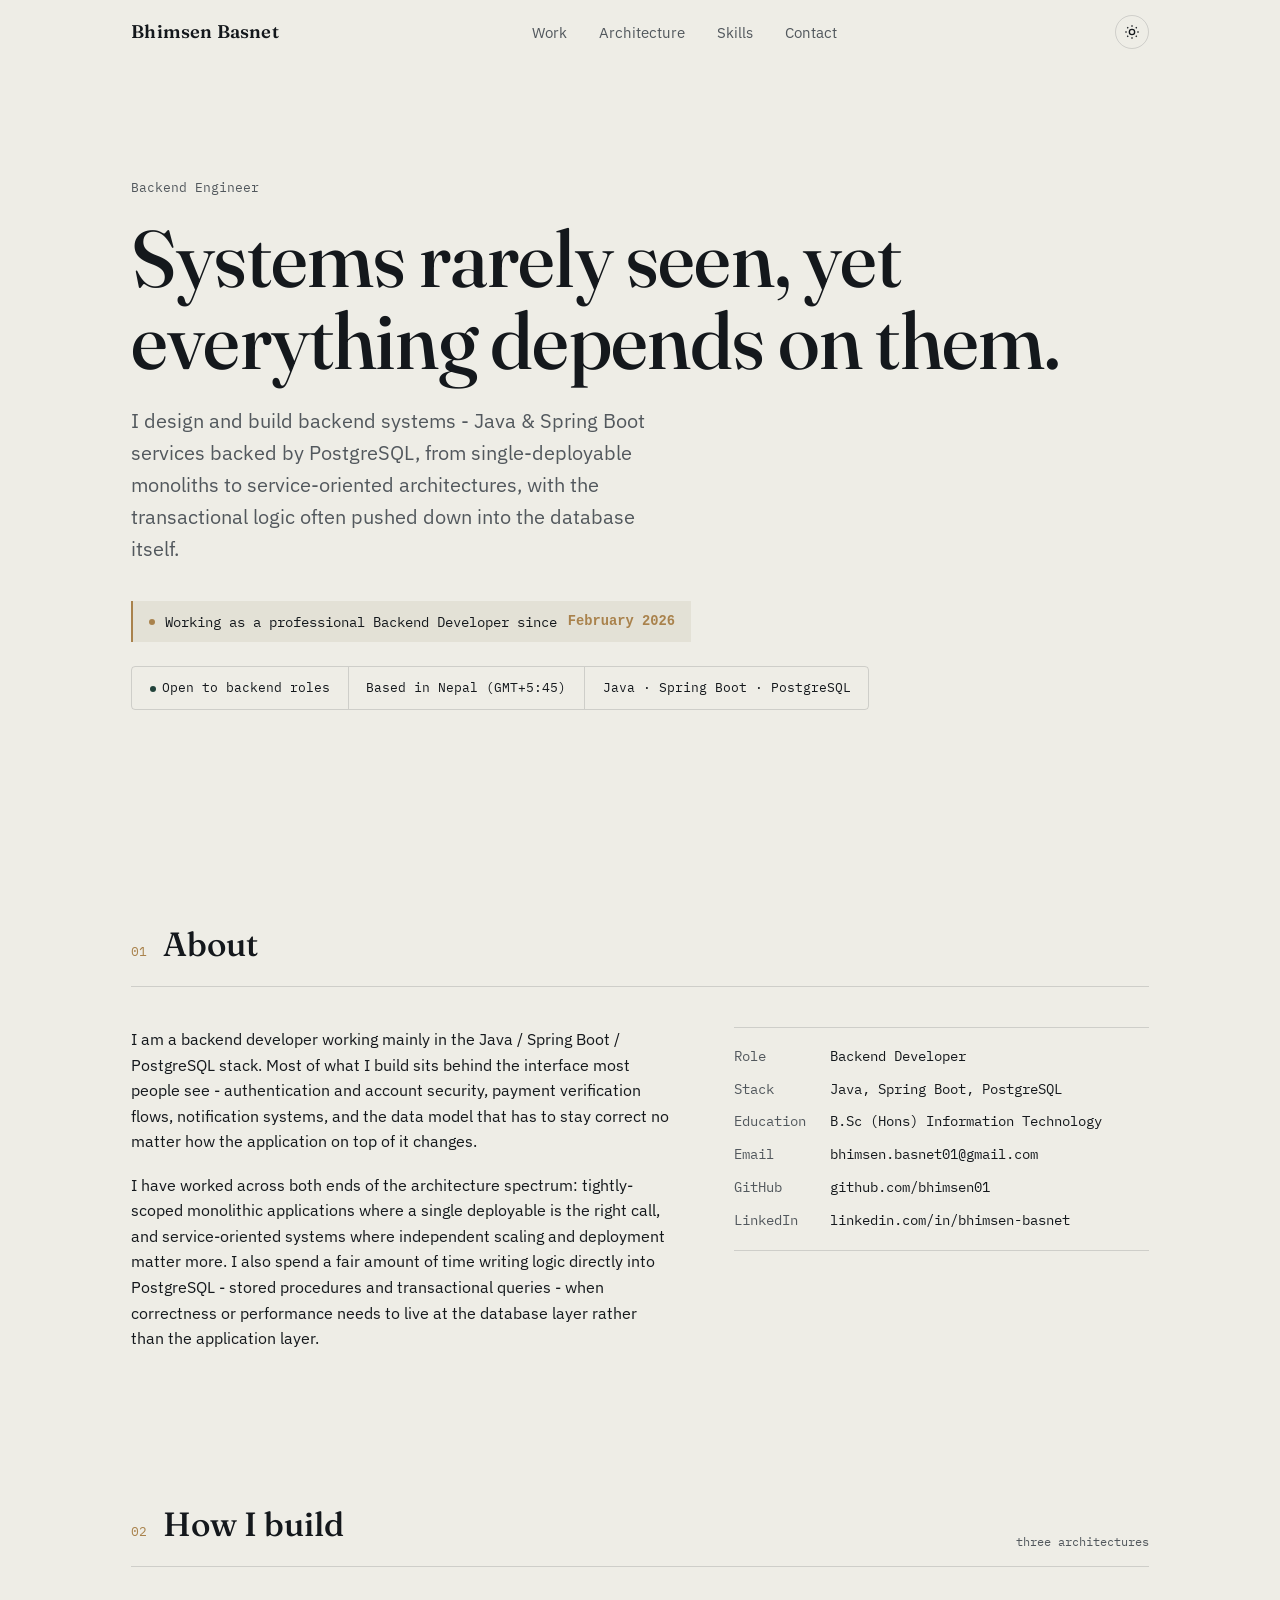
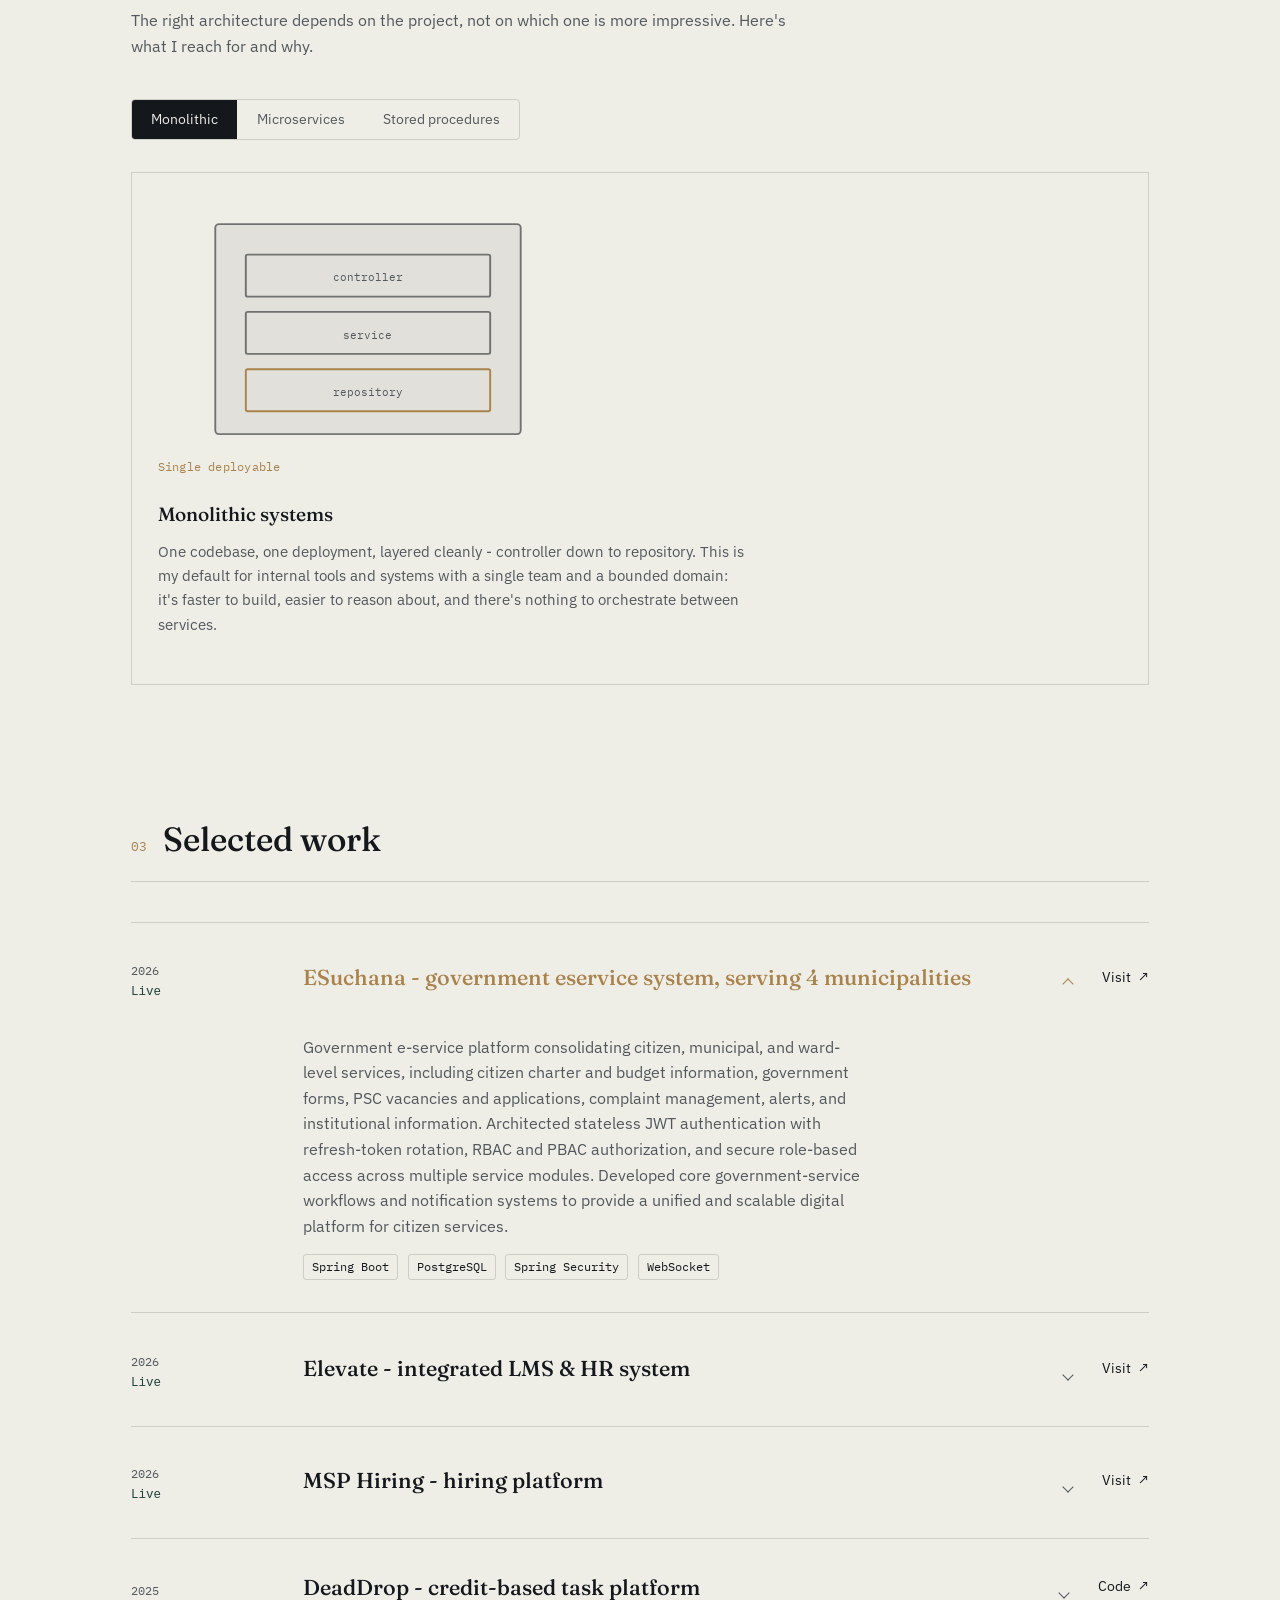
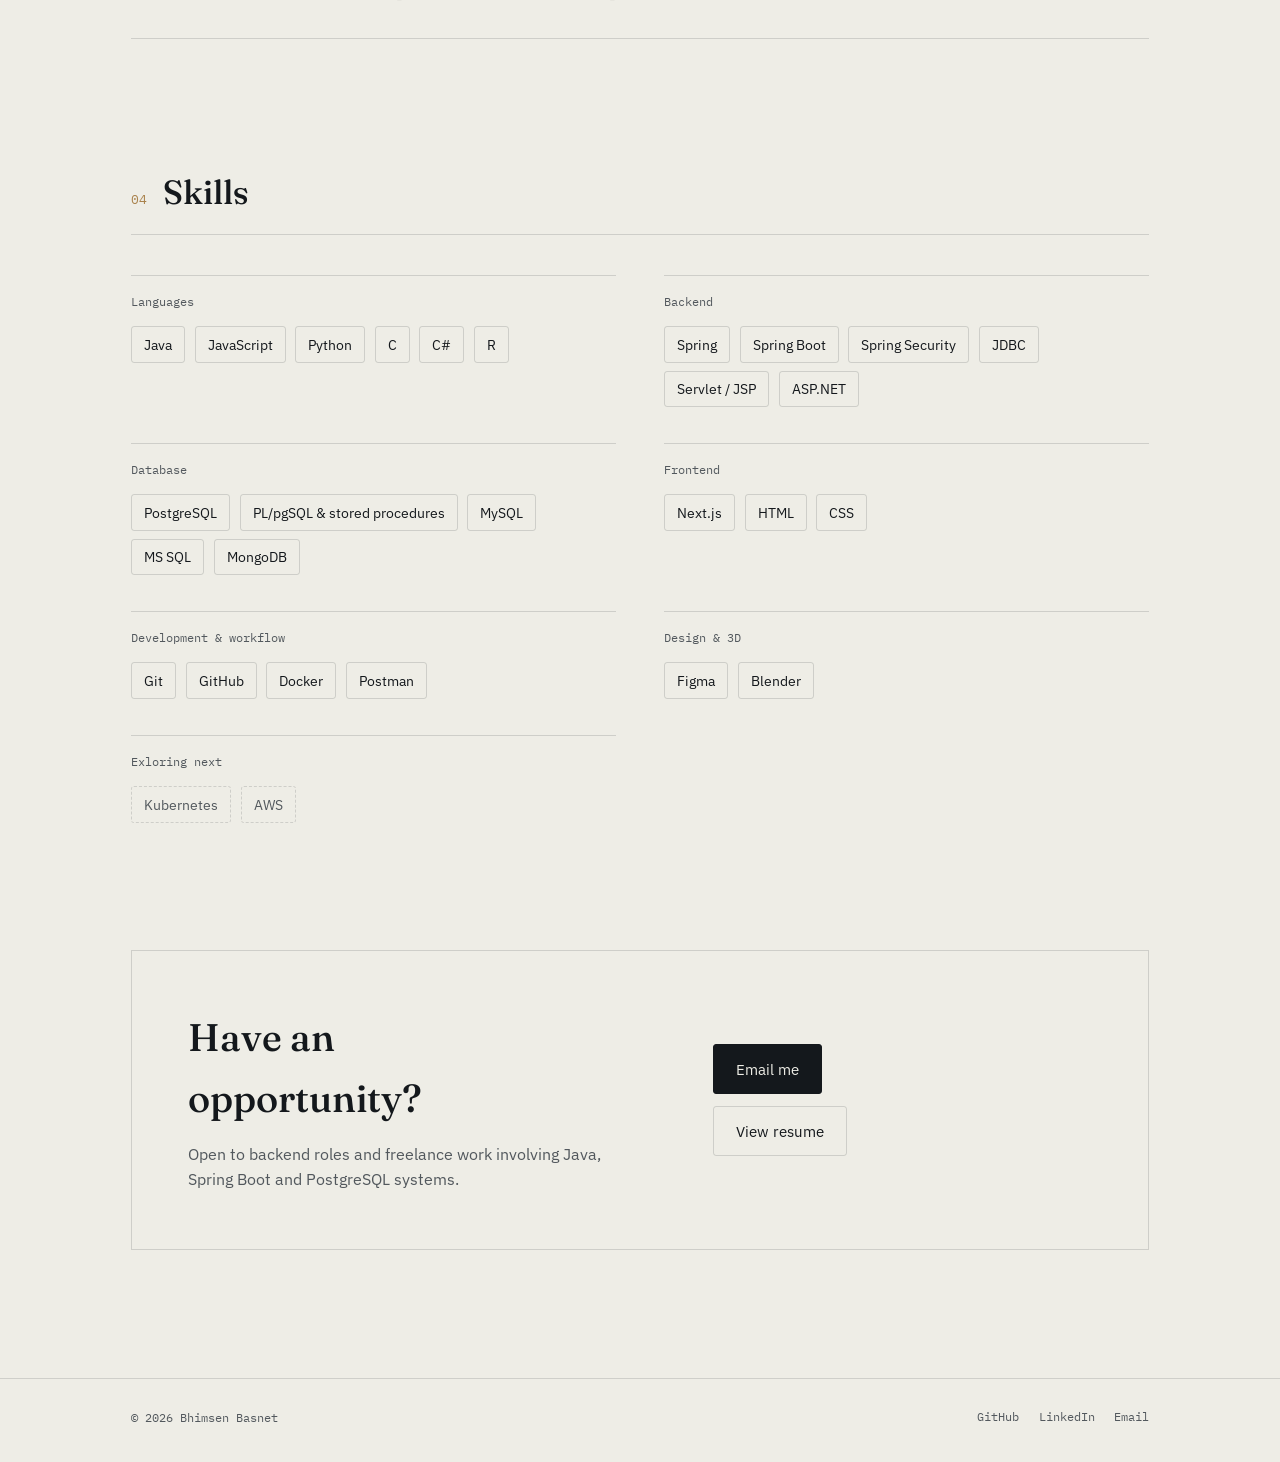
==== commit 12d2dbbc: "Added favicon" ====
--- a/index.html
+++ b/index.html
@@ -3,7 +3,9 @@
 <head>
 <meta charset="UTF-8">
 <meta name="viewport" content="width=device-width, initial-scale=1.0">
-<title>Bhimsen Basnet — Backend Engineer</title>
+<title>Bhimsen Basnet</title>
+
+<link rel="icon" href="/assets/favicon.svg" type="image/svg+xml">
 
 <script>
   (() => {
@@ -49,7 +51,7 @@
     <div class="wrap">
       <p class="hero-kicker reveal d0">Backend Engineer</p>
       <h1 class="reveal d1">Systems rarely seen, yet everything depends on them.</h1>
-      <p class="hero-lede reveal d2">I design and build backend systems — Java & Spring Boot services backed by PostgreSQL, from single-deployable monoliths to service-oriented architectures, with the transactional logic often pushed down into the database itself.</p>
+      <p class="hero-lede reveal d2">I design and build backend systems - Java & Spring Boot services backed by PostgreSQL, from single-deployable monoliths to service-oriented architectures, with the transactional logic often pushed down into the database itself.</p>
 
       <p class="hero-experience reveal d3">
         <span class="exp-dot" aria-hidden="true"></span>
@@ -73,8 +75,8 @@
       </div>
       <div class="about-grid">
         <div class="about-copy reveal">
-          <p>I am a backend developer working mainly in the Java / Spring Boot / PostgreSQL stack. Most of what I build sits behind the interface most people see — authentication and account security, payment verification flows, notification systems, and the data model that has to stay correct no matter how the application on top of it changes.</p>
-          <p>I have worked across both ends of the architecture spectrum: tightly-scoped monolithic applications where a single deployable is the right call, and service-oriented systems where independent scaling and deployment matter more. I also spend a fair amount of time writing logic directly into PostgreSQL — stored procedures and transactional queries — when correctness or performance needs to live at the database layer rather than the application layer.</p>
+          <p>I am a backend developer working mainly in the Java / Spring Boot / PostgreSQL stack. Most of what I build sits behind the interface most people see - authentication and account security, payment verification flows, notification systems, and the data model that has to stay correct no matter how the application on top of it changes.</p>
+          <p>I have worked across both ends of the architecture spectrum: tightly-scoped monolithic applications where a single deployable is the right call, and service-oriented systems where independent scaling and deployment matter more. I also spend a fair amount of time writing logic directly into PostgreSQL - stored procedures and transactional queries - when correctness or performance needs to live at the database layer rather than the application layer.</p>
         </div>
         <div class="fact-list reveal d1">
           <dl>
@@ -124,7 +126,7 @@
             </svg>
             <span class="arch-tag">Single deployable</span>
             <h3>Monolithic systems</h3>
-            <p>One codebase, one deployment, layered cleanly — controller down to repository. This is my default for internal tools and systems with a single team and a bounded domain: it's faster to build, easier to reason about, and there's nothing to orchestrate between services.</p>
+            <p>One codebase, one deployment, layered cleanly - controller down to repository. This is my default for internal tools and systems with a single team and a bounded domain: it's faster to build, easier to reason about, and there's nothing to orchestrate between services.</p>
           </div>
 
           <!-- Microservices -->
@@ -144,7 +146,7 @@
             </svg>
             <span class="arch-tag">Independent services</span>
             <h3>Microservices</h3>
-            <p>Bounded services behind a gateway, each independently deployable and scalable. I use this when parts of a system genuinely need to scale or fail independently — a notification service under bursty load shouldn't affect order processing.</p>
+            <p>Bounded services behind a gateway, each independently deployable and scalable. I use this when parts of a system genuinely need to scale or fail independently - a notification service under bursty load shouldn't affect order processing.</p>
           </div>
 
           <!-- Stored procedures -->
@@ -156,11 +158,11 @@
               <rect class="accent filled" x="50" y="60" width="120" height="56" rx="4"/>
               <text x="110" y="82" text-anchor="middle">PL/pgSQL</text>
               <text x="110" y="96" text-anchor="middle">procedure</text>
-              <text x="110" y="110" text-anchor="middle">— transactional —</text>
+              <text x="110" y="110" text-anchor="middle">- transactional -</text>
             </svg>
             <span class="arch-tag">Database-level logic</span>
             <h3>Stored procedures</h3>
-            <p>For paths where correctness under concurrency matters more than convenience, I push logic into PostgreSQL directly — procedures that run atomically inside a transaction rather than being coordinated from the application layer, cutting round-trips and race conditions.</p>
+            <p>For paths where correctness under concurrency matters more than convenience, I push logic into PostgreSQL directly - procedures that run atomically inside a transaction rather than being coordinated from the application layer, cutting round-trips and race conditions.</p>
           </div>
 
         </div>
@@ -182,7 +184,7 @@
           <div class="work-head">
             <button class="work-toggle" type="button" aria-expanded="true" aria-controls="work-panel-1">
               <span class="work-meta">2026<br><span class="live-tag">Live</span></span>
-              <h3>ESuchana — government eservice system, serving 4 municipalities</h3>
+              <h3>ESuchana - government eservice system, serving 4 municipalities</h3>
               <span class="work-arrow" aria-hidden="true"></span>
             </button>
             <a class="work-visit" href="https://eservice.butwalmun.gov.np/" target="_blank" rel="noopener noreferrer">Visit <span class="arrow">↗</span></a>
@@ -201,7 +203,7 @@
           <div class="work-head">
             <button class="work-toggle" type="button" aria-expanded="false" aria-controls="work-panel-2">
               <span class="work-meta">2026<br><span class="live-tag">Live</span></span>
-              <h3>Elevate — integrated LMS & HR system</h3>
+              <h3>Elevate - integrated LMS & HR system</h3>
               <span class="work-arrow" aria-hidden="true"></span>
             </button>
             <a class="work-visit" href="#" target="_blank" rel="noopener noreferrer">Visit <span class="arrow">↗</span></a>
@@ -220,7 +222,7 @@
           <div class="work-head">
             <button class="work-toggle" type="button" aria-expanded="false" aria-controls="work-panel-3">
               <span class="work-meta">2026<br><span class="live-tag">Live</span></span>
-              <h3>MSP Hiring — hiring platform</h3>
+              <h3>MSP Hiring - hiring platform</h3>
               <span class="work-arrow" aria-hidden="true"></span>
             </button>
             <a class="work-visit" href="https://msp-hiring.mspsolution.com.np/" target="_blank" rel="noopener noreferrer">Visit <span class="arrow">↗</span></a>
@@ -239,14 +241,14 @@
           <div class="work-head">
             <button class="work-toggle" type="button" aria-expanded="false" aria-controls="work-panel-4">
               <span class="work-meta">2025</span>
-              <h3>DeadDrop — credit-based task platform</h3>
+              <h3>DeadDrop - credit-based task platform</h3>
               <span class="work-arrow" aria-hidden="true"></span>
             </button>
             <a class="work-visit" href="https://github.com/bhimsen01/DeadDrop" target="_blank" rel="noopener noreferrer">Code <span class="arrow">↗</span></a>
           </div>
           <div class="work-panel" id="work-panel-4">
             <div class="work-panel-inner">
-              <p>Task-management platform built directly on Core Java, JDBC and Servlet/JSP — no ORM, hand-written SQL and session handling.</p>
+              <p>Task-management platform built directly on Core Java, JDBC and Servlet/JSP - no ORM, hand-written SQL and session handling.</p>
               <ul class="stack-tags">
                 <li>Java</li><li>JDBC</li><li>Servlet</li><li>JSP</li>
               </ul>
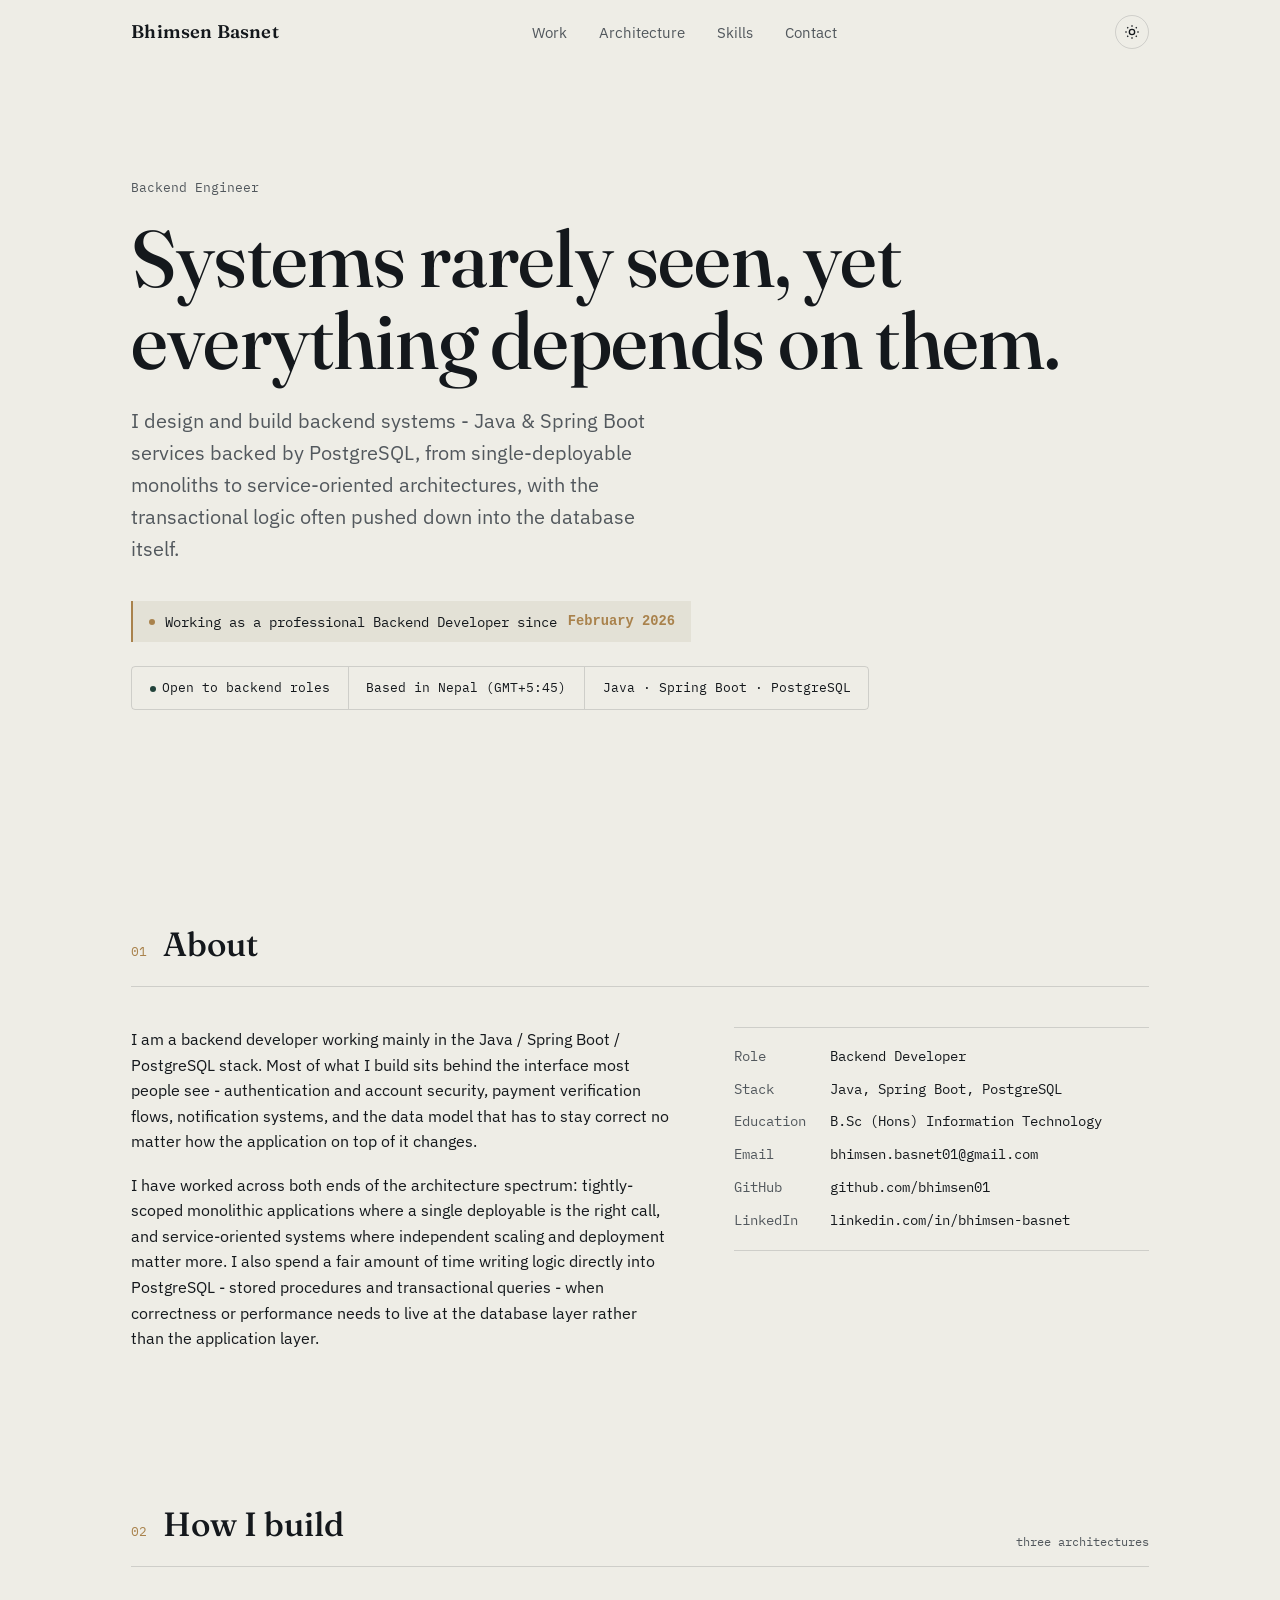
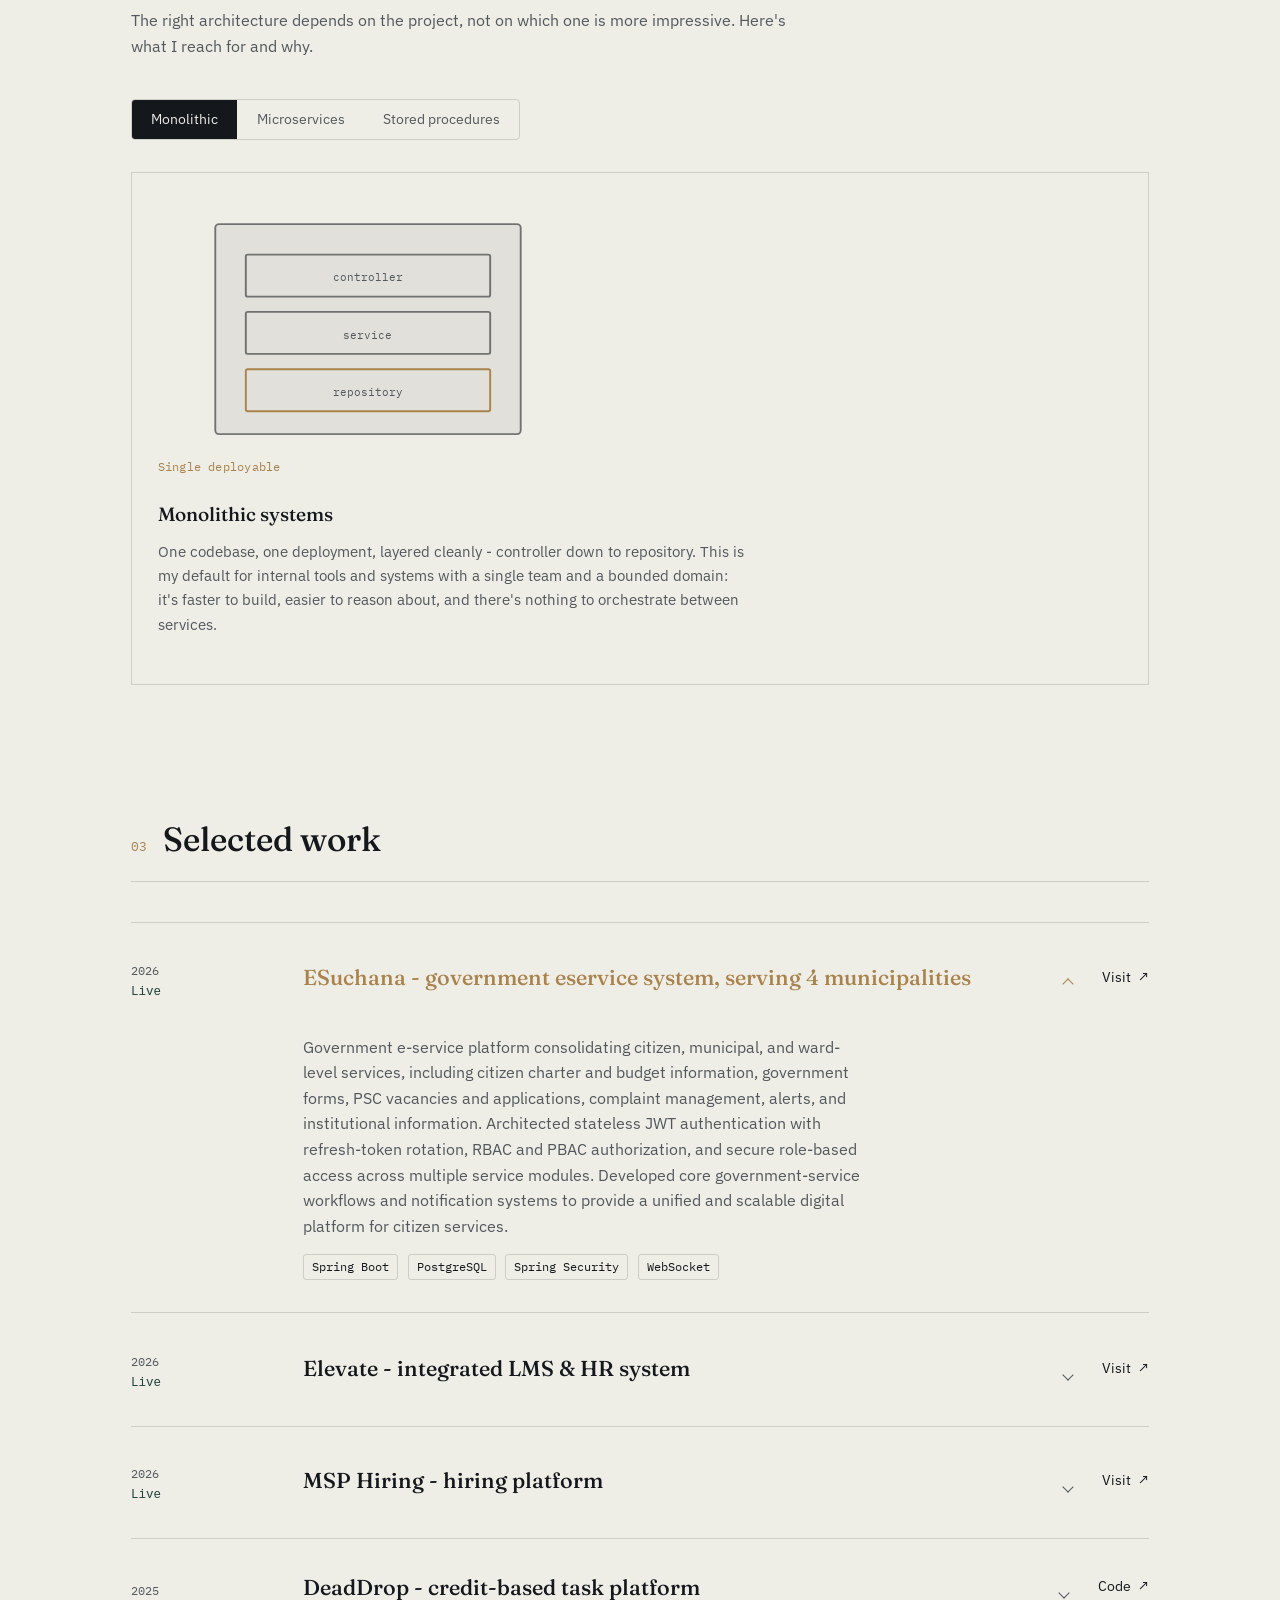
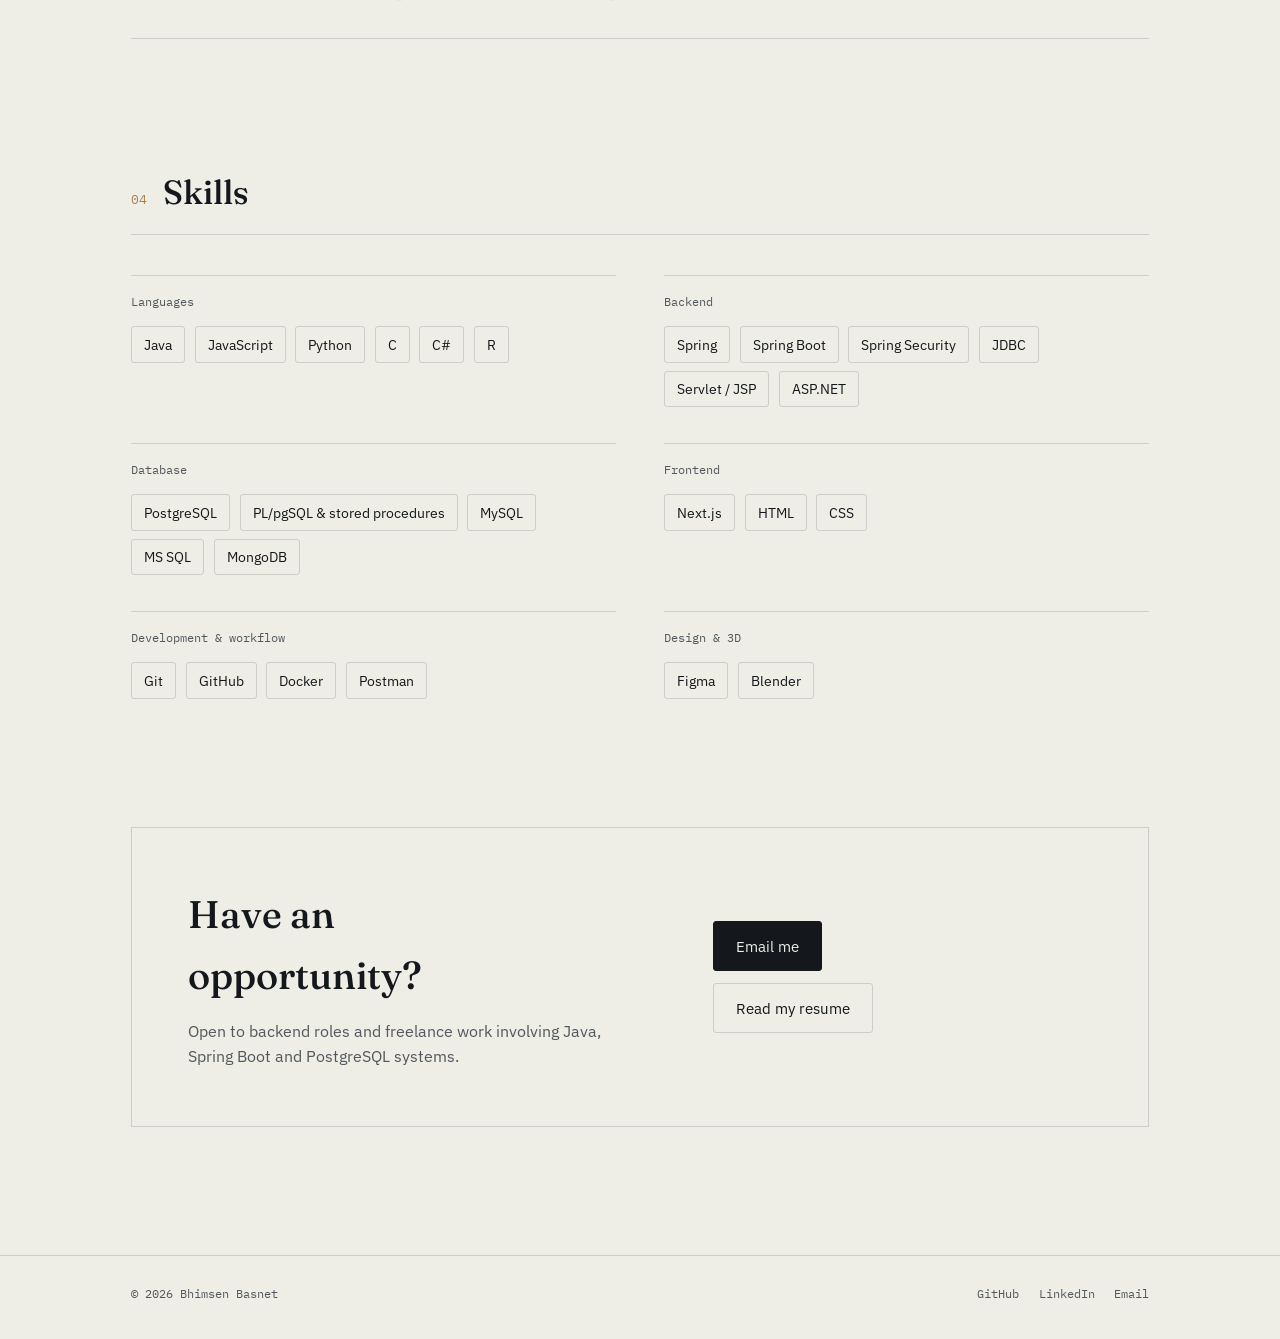
==== commit 65220086: "Removed future" ====
--- a/index.html
+++ b/index.html
@@ -10,12 +10,18 @@
 <script>
   (() => {
     const theme = localStorage.getItem('theme');
-    if (theme === 'dark') document.documentElement.classList.add('dark');
+    const systemDark = window.matchMedia('(prefers-color-scheme: dark)').matches;
+
+    if (theme === 'dark' || (!theme && systemDark)) {
+      document.documentElement.classList.add('dark');
+    }
+
     if (!window.matchMedia('(prefers-reduced-motion: reduce)').matches) {
       document.documentElement.classList.add('preload');
     }
   })();
 </script>
+
 
 <link rel="preconnect" href="https://fonts.googleapis.com">
 <link rel="preconnect" href="https://fonts.gstatic.com" crossorigin>
@@ -305,12 +311,6 @@
             <li>Figma</li><li>Blender</li>
           </ul>
         </div>
-        <div class="skill-group reveal d6">
-          <h4>Exloring next</h4>
-          <ul class="tag-cloud">
-            <li data-level="learning">Kubernetes</li><li data-level="learning">AWS</li>
-          </ul>
-        </div>
       </div>
     </div>
   </section>
@@ -325,7 +325,7 @@
         </div>
         <div class="contact-actions">
           <a class="btn btn-primary" href="mailto:bhimsen.basnet01@gmail.com">Email me</a>
-          <a class="btn btn-ghost" href="assets/Resume_BhimsenBasnet_Updated.pdf" target="_blank" rel="noopener noreferrer">View resume</a>
+          <a class="btn btn-ghost" href="assets/Resume_BhimsenBasnet_Updated.pdf" target="_blank" rel="noopener noreferrer">Read my resume</a>
         </div>
       </div>
     </div>
--- a/style.css
+++ b/style.css
@@ -134,7 +134,7 @@
   z-index: 50;
   background: color-mix(in srgb, var(--bg) 88%, transparent);
   backdrop-filter: blur(10px);
-  border-bottom: 1px solid transparent; /* only shown once scrolled — see .is-scrolled */
+  border-bottom: 1px solid transparent;
 }
 
 .site-nav .wrap {
@@ -697,12 +697,6 @@
   border-radius: 3px;
 }
 
-.tag-cloud li[data-level="learning"] {
-  color: var(--fg-muted);
-  border-style: dashed;
-}
-
-
 .contact {
   padding-bottom: var(--section-gap);
 }
@@ -938,9 +932,8 @@
     z-index: 60;
     isolation: isolate;
     transform: translateZ(0);
-    background: color-mix(in srgb, var(--bg) 88%, transparent);
+    background: var(--bg);
     backdrop-filter: blur(10px);
-    -webkit-backdrop-filter: blur(10px);
     border-bottom: 1px solid var(--line);
     padding: 1rem var(--gutter) 1.5rem;
     gap: 1rem;
